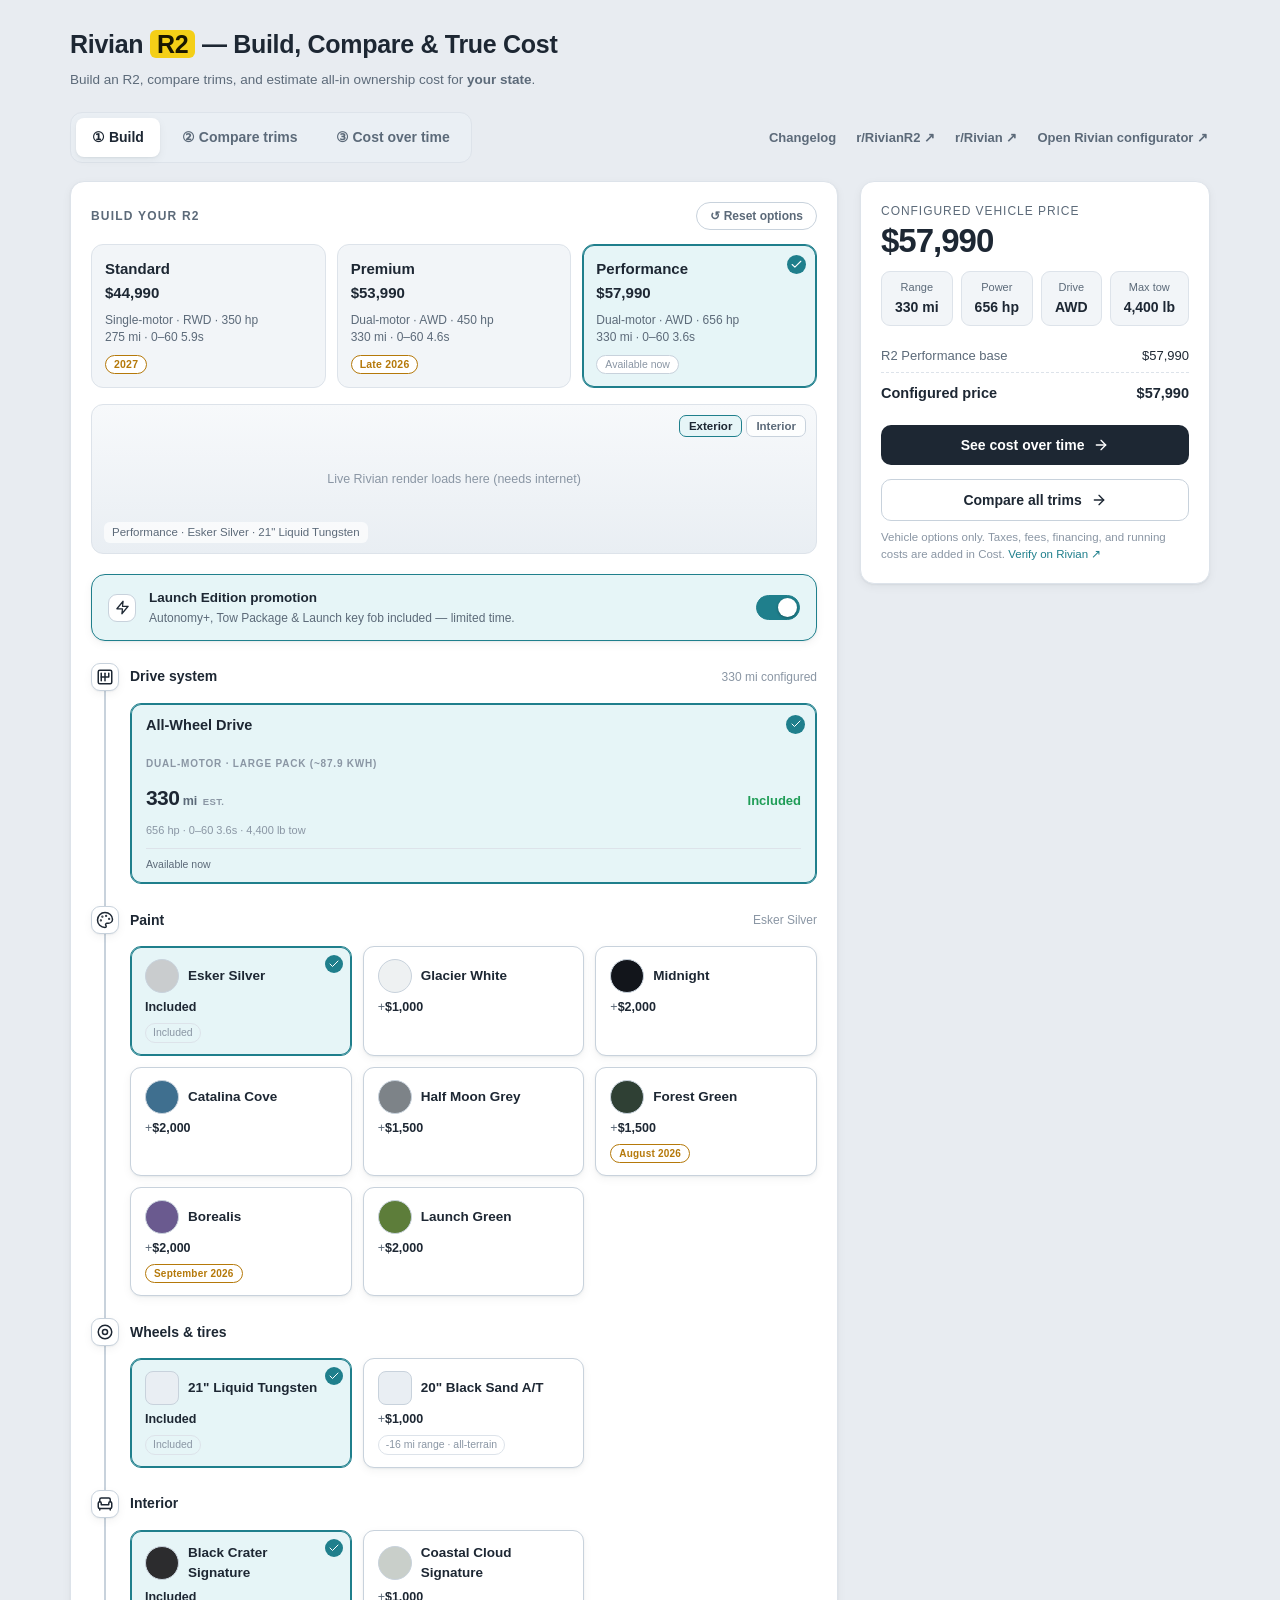
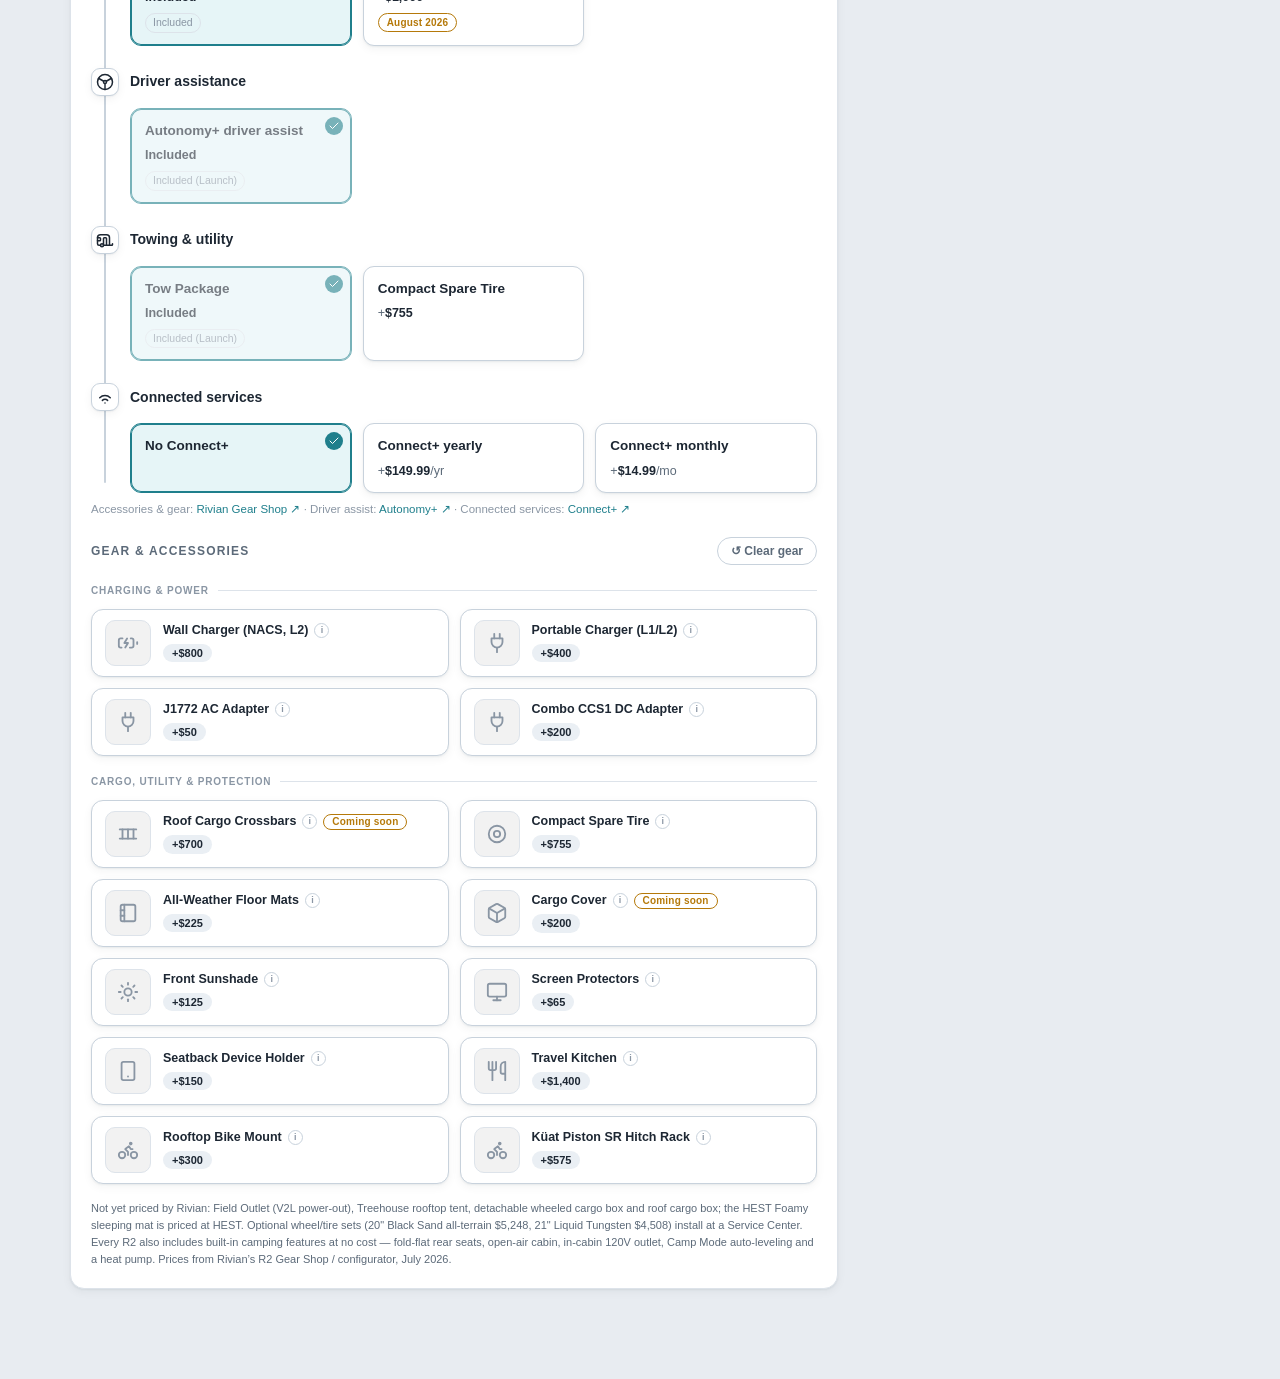
==== index.html @ cb11a623 "Add a link to the r/Rivian community alongside r/RivianR2 Co-Authored-By: Claude Fable 5 <noreply@an" ====
<!DOCTYPE html>
<html lang="en">
<head>
<meta charset="UTF-8">
<meta name="viewport" content="width=device-width, initial-scale=1.0">
<title>Rivian R2 — Build, Compare & Cost Over Time</title>
<meta name="description" content="An interactive Rivian R2 configurator: build your trim, compare Standard/Premium/Performance side by side, and model the true cost of ownership over time.">
<meta property="og:type" content="website">
<meta property="og:title" content="Rivian R2 — Build, Compare & Cost Over Time">
<meta property="og:description" content="Build your Rivian R2 trim, compare trims side by side, and model true cost of ownership over time.">
<meta property="og:url" content="https://r2-configurator.vercel.app/">
<meta property="og:image" content="https://r2-configurator.vercel.app/og.jpg">
<meta property="og:image:secure_url" content="https://r2-configurator.vercel.app/og.jpg">
<meta property="og:image:type" content="image/jpeg">
<meta property="og:image:width" content="1200">
<meta property="og:image:height" content="630">
<meta property="og:image:alt" content="Blueprint illustration of the Rivian R2 — Build. Compare. Decide.">
<meta name="twitter:card" content="summary_large_image">
<meta name="twitter:title" content="Rivian R2 — Build, Compare & Cost Over Time">
<meta name="twitter:description" content="Build your Rivian R2 trim, compare trims side by side, and model true cost of ownership over time.">
<meta name="twitter:image" content="https://r2-configurator.vercel.app/og.jpg">
<link rel="icon" href="[data-uri]">
<link rel="stylesheet" href="styles.css">
<!-- Vercel Web Analytics: first-party path (more resistant to blockers than the external CDN);
     the window.va shim queues events fired before the script loads, so custom events work later. -->
<script>
  window.va = window.va || function () { (window.vaq = window.vaq || []).push(arguments); };
</script>
<script defer src="/_vercel/insights/script.js"></script>
</head>
<body>
<div class="wrap">
  <header class="top">
    <div>
      <h1>Rivian <span class="y">R2</span> — Build, Compare &amp; True Cost</h1>
      <div class="sub">Build an R2, compare trims, and estimate all-in ownership cost for <b>your state</b>.</div>
    </div>
    <!-- vehicle switch: rendered by app.js only when ≥2 live (non-draft) vehicles are loaded -->
    <div id="vehicleToggle" class="vehtoggle" role="tablist" aria-label="Vehicle" hidden></div>
  </header>

  <div class="tabbar">
    <div class="tabs">
      <div class="tab active" data-tab="build"><span class="tabnum">① </span>Build</div>
      <div class="tab" data-tab="compare"><span class="tabnum">② </span>Compare<span class="tabext"> trims</span></div>
      <div class="tab" data-tab="cost2"><span class="tabnum">③ </span>Cost<span class="tabext"> over time</span></div>
    </div>
    <!-- secondary links pinned far-right, inline with the tabs (Changelog view wired in #5) -->
    <div class="tabaux">
      <button type="button" class="tablink" id="navChangelog">Changelog</button>
      <a class="tablink" href="https://www.reddit.com/r/RivianR2/" target="_blank" rel="noopener">r/RivianR2 ↗</a>
      <a class="tablink" href="https://www.reddit.com/r/Rivian/" target="_blank" rel="noopener">r/Rivian ↗</a>
      <a class="tablink" href="https://rivian.com/configurations/builder/r2" target="_blank" rel="noopener">Open Rivian configurator ↗</a>
    </div>
    <!-- phones only: the aux links collapse behind this ⋯ overflow menu -->
    <div class="tabmore">
      <button type="button" class="tabmore-btn" id="navMore" aria-haspopup="true" aria-expanded="false" aria-label="More links">⋯</button>
      <div class="tabmore-menu" id="navMoreMenu" role="menu" hidden>
        <button type="button" class="tabmore-item" id="navChangelogM" role="menuitem">Changelog</button>
        <a class="tabmore-item" role="menuitem" href="https://www.reddit.com/r/RivianR2/" target="_blank" rel="noopener">r/RivianR2 ↗</a>
        <a class="tabmore-item" role="menuitem" href="https://www.reddit.com/r/Rivian/" target="_blank" rel="noopener">r/Rivian ↗</a>
        <a class="tabmore-item" role="menuitem" href="https://rivian.com/configurations/builder/r2" target="_blank" rel="noopener">Open Rivian configurator ↗</a>
      </div>
    </div>
  </div>

  <!-- ============ BUILD ============ -->
  <div class="view active" id="view-build">
    <div class="grid">
      <div class="panel">
        <div class="h2row">
          <h2>Build your R2</h2>
          <button class="reset" id="resetBuild" title="Clear options back to this trim's defaults">↺ Reset options</button>
        </div>
        <div class="trimrow" id="trimRow"></div>
        <div class="hero" id="heroWrap">
          <div class="heroview" id="heroView">
            <button type="button" data-view="ext" class="on">Exterior</button>
            <button type="button" data-view="int">Interior</button>
          </div>
          <img id="heroImg" alt="Rivian R2 render" loading="lazy">
          <div class="ph" id="heroPh" style="display:none">Live Rivian render loads here (needs internet)</div>
          <div class="cap" id="heroCap"></div>
        </div>
        <div id="launchBanner"></div>
        <div id="treeBranches"></div>
        <div class="buildgear" id="buildGearPanel">
          <div class="h2row">
            <h2>Gear &amp; accessories <span class="gearsum" id="buildGearSum"></span></h2>
            <button class="reset" id="clearBuildGear" title="Remove all added gear">↺ Clear gear</button>
          </div>
          <div id="buildGearBody"></div>
        </div>
      </div>

      <div class="sticky">
        <div class="panel">
          <div class="pricelbl">Configured vehicle price</div>
          <div class="bigprice">$<span id="cfgPrice">44,990</span></div>
          <div class="spec" id="specChips"></div>
          <div style="margin-top:14px" id="sumLines"></div>
          <button class="btn" id="toCost">See cost over time <svg viewBox="0 0 24 24" aria-hidden="true"><path d="M5 12h14"/><path d="m12 5 7 7-7 7"/></svg></button>
          <button class="btn alt" id="toCompare">Compare all trims <svg viewBox="0 0 24 24" aria-hidden="true"><path d="M5 12h14"/><path d="m12 5 7 7-7 7"/></svg></button>
          <div class="note">Vehicle options only. Taxes, fees, financing, and running costs are added in Cost. <a href="https://rivian.com/configurations/builder/r2" target="_blank" rel="noopener">Verify on Rivian ↗</a></div>
        </div>
      </div>
    </div>
  </div>

  <!-- ============ COMPARE ============ -->
  <div class="view" id="view-compare">
    <div class="panel compare-intro" style="margin-bottom:16px">
      <h2>Standard vs Premium vs Performance</h2>
      <p style="margin:0;color:var(--muted);font-size:13.5px">Configure each trim side by side.</p>
    </div>
    <div class="cmp compare-cards" id="cmpCards"></div>
    <div class="panel compare-matrix-panel" style="margin-top:16px">
      <div class="h2row">
        <h2>Side-by-side comparison</h2>
        <div style="display:flex;align-items:center;gap:14px">
          <button class="reset" id="resetCompare" title="Reset every column's paint, interior, drive and add-ons to default">↺ Reset columns</button>
        </div>
      </div>
      <div id="cmpMatrix"></div>
    </div>
    <div class="panel" id="gearPanel" style="margin-top:16px">
      <div class="h2row">
        <h2>Gear &amp; accessories <span class="gearsum" id="gearSum"></span></h2>
        <div style="display:flex;align-items:center;gap:10px">
          <button class="reset" id="clearGear" title="Remove all added gear">↺ Clear gear</button>
        </div>
      </div>
      <div id="gearBody"></div>
    </div>
    <div class="verdict">
      <div class="big" id="verdictBig"></div>
      <p id="verdictP"></p>
    </div>
  </div>

  <!-- ============ COST OVER TIME (new) ============ -->
  <div class="view" id="view-cost2">

    <div class="coststicky" id="coststicky" aria-hidden="true">
      <div class="coststicky-inner">
        <div class="cs-fig cs-fig--primary">
          <span id="cs_pay_lbl">Monthly payment</span>
          <b id="cs_pay">—</b>
          <small id="cs_pay_sub"></small>
        </div>
        <div class="cs-figs">
          <div class="cs-fig"><span id="cs_otd_lbl">Out-the-door</span><b id="cs_otd">—</b></div>
          <div class="cs-fig"><span>True cost · <b id="cs_years_top">6</b> yr</span><b id="cs_true">—</b></div>
          <div class="cs-fig"><span>Effective</span><b id="cs_permo">—</b></div>
        </div>
        <div class="cs-horizon">
          <span class="cs-horizon-lbl">Horizon</span>
          <div class="cs-step" role="group" aria-label="Ownership horizon in years">
            <button type="button" id="cs_years_dec" class="cs-stepbtn" aria-label="Fewer years">−</button>
            <span class="cs-step-val"><b id="cs_years_l">6</b> yrs</span>
            <button type="button" id="cs_years_inc" class="cs-stepbtn" aria-label="More years">+</button>
          </div>
        </div>
      </div>
    </div>

    <div class="loaded" id="loadedCard"></div>

    <div class="grid grid2">
      <div class="igstack">
        <div class="panel igroup">
          <h2>The basics</h2>
          <p class="sechelp" style="margin-top:-4px">Where you'll register, how much you drive, and how long you'll keep it — these shape every group below.</p>
          <div class="calcgrid">
            <div class="field" style="grid-column:1/-1"><label>State <span class="hint">sets tax, EV fee, registration, insurance, electricity, gas &amp; property-tax defaults</span></label><select id="i2_state"></select></div>
          </div>
          <div class="statesets" id="i2_stateSets"></div>
          <div class="calcgrid">
            <div class="field"><label>Miles driven / year <span class="hint">drives charging, fuel &amp; resale</span></label><input type="number" id="i2_miles" value="13000"></div>
            <div class="field" style="grid-column:1/-1"><label>Ownership horizon: <b id="o2_years_l">6</b> yrs <span class="hint">US avg ~8 · drag to model longer holds</span></label><input type="range" id="i2_years" min="1" max="12" value="6"></div>
          </div>
          <p class="sechelp" id="i2_stateNote" style="margin-bottom:0">Insurance, property tax, electricity, and gas use editable state averages. Upfront <b>tax is an estimate</b>; rules vary by state and trade-in. Incentives change often; check <a href="https://afdc.energy.gov/laws/state" target="_blank" rel="noopener">AFDC ↗</a>, <a href="https://plugstar.com" target="_blank" rel="noopener">PlugStar ↗</a>, and your DMV or energy office.</p>
        </div>

        <div class="panel igroup">
          <h2>The purchase <span class="igtag t-up">up-front</span></h2>
          <p class="sechelp" style="margin-top:-4px">Vehicle price is taxed and financeable. Gear is separate, untaxed upfront cash unless you choose to finance it. Trade-in reduces the purchase total and the taxable price. If you still owe on it, enter the payoff — only your equity (value − payoff) counts toward what you pay.</p>
          <div class="calcgrid">
            <div class="field"><label>Configured vehicle price <span class="hint">incl. factory add-ons</span></label><input type="number" id="i2_price" value="57990"></div>
            <div class="field"><label>Gear &amp; accessories <span class="hint">upfront, untaxed</span></label><input type="number" id="i2_gear" value="0"></div>
          </div>
          <div class="miniswitch" id="tradeRow2"><span>I have a trade-in — credit its value (minus any loan payoff) toward this R2</span><button class="tgl" id="tradeSw" aria-label="I have a trade-in"></button></div>
          <div class="calcgrid" id="tradeFields2" style="margin-top:12px;display:none">
            <div class="field"><label>Trade-in value</label><input type="number" id="i2_trade" value="0"></div>
            <div class="field"><label>Amount still owed <span class="hint">payoff, if any</span></label><input type="number" id="i2_owed" value="0"></div>
          </div>
        </div>

        <div class="panel igroup">
          <h2>How you'll pay <span class="igtag t-fin">financing</span></h2>
          <div class="seg" id="paySeg2">
            <button data-pay="finance" class="on">Finance<small>Loan + interest</small></button>
            <button data-pay="cash">Cash<small>Pay up front</small></button>
            <button data-pay="lease">Lease<small>Return at end</small></button>
          </div>
          <div class="calcgrid" id="financeFields2" style="margin-top:12px">
            <div class="field"><label>Down payment</label><input type="number" id="i2_down" value="15000"></div>
            <div class="field"><label>APR %</label><input type="number" id="i2_apr" value="5.79" step="0.1"></div>
            <div class="field"><label>Loan term (months)</label><input type="number" id="i2_term" value="60"></div>
            <div class="field"><label>Purchase year <span class="hint">deduction ends 2028</span></label><input type="number" id="i2_year" value="2027"></div>
          </div>
          <div class="miniswitch" id="finGearRow"><span>Finance the gear too — roll <b id="finGearAmt">$0</b> into the loan instead of paying it upfront</span><button class="tgl" id="finGearSw" aria-label="Finance the gear"></button></div>
          <div class="calcgrid" id="leaseFields2" style="margin-top:12px;display:none">
            <div class="field"><label>Lease payment / mo <span class="hint">est.</span></label><input type="number" id="i2_lease" value="829"></div>
            <div class="field"><label>Due at signing</label><input type="number" id="i2_leasedown" value="4895"></div>
            <div class="field"><label>Lease term (months)</label><input type="number" id="i2_leaseterm" value="36"></div>
          </div>
          <div id="dedWrap2">
            <h3 class="dedh">Loan-interest deduction (2025–2028)</h3>
            <p class="sechelp">Temporary federal deduction for interest on a <b>new</b> US-assembled auto loan. R2 qualifies; income limits the benefit.</p>
            <div class="calcgrid">
              <div class="field"><label>Filing status</label><select id="i2_filing"><option value="200000">Married filing jointly</option><option value="100000">Single / other</option></select></div>
              <div class="field"><label>Household income (MAGI)</label><input type="number" id="i2_magi" value="100000"></div>
              <div class="field"><label>Marginal federal rate %</label><input type="number" id="i2_rate" value="22"></div>
            </div>
            <div class="dedbox" id="dedBox2"></div>
          </div>
        </div>

        <div class="panel igroup">
          <h2>Charging &amp; energy <span class="igtag t-run">running cost</span></h2>
          <div class="calcgrid">
            <div class="field"><label>Home electricity ¢/kWh <span class="hint">state avg default</span></label><input type="number" id="i2_kwh" value="16.3" step="0.1"></div>
            <div class="field"><label>Public charging ¢/kWh <span class="hint">DCFC average</span></label><input type="number" id="i2_public" value="45" step="1"></div>
            <div class="field"><label>% miles on home charging</label><input type="number" id="i2_home" value="90"></div>
            <div class="field"><label>Efficiency mi/kWh <span class="hint">from the wall · EPA 3.77</span></label><input type="number" id="i2_eff" value="3.5" step="0.1"></div>
            <div class="field"><label>Charger install / labor <span class="hint">hardware is in gear</span></label><input type="number" id="i2_install" value="700"></div>
          </div>
          <div class="vsgas">
            <div class="vgh">Compare against gas <span class="hint">fuel only — feeds the fuel-savings chart</span></div>
            <div class="calcgrid">
              <div class="field"><label>Comparable gas SUV mpg</label><input type="number" id="i2_mpg" value="28"></div>
              <div class="field"><label>Gas $/gal <span class="hint">state avg default</span></label><input type="number" id="i2_gas" value="3.50" step="0.01"></div>
            </div>
          </div>
        </div>

        <div class="panel igroup">
          <h2>Ownership costs <span class="igtag t-run">running cost</span></h2>
          <div class="calcgrid">
            <div class="field"><label>Insurance / year <span class="hint">est. · state avg default</span></label><input type="number" id="i2_ins" value="2300"></div>
            <div class="field"><label>Maintenance + tires / year</label><input type="number" id="i2_maint" value="450"></div>
            <div class="field" id="i2_proptaxRow"><label>Property tax /$100 <span class="hint">your county · 0 if none</span></label><input type="number" id="i2_proptax" value="0.8721" step="0.0001"></div>
            <div class="field"><label>Cost escalation %/yr <span class="hint">0 = today's dollars · try 3</span></label><input type="number" id="i2_esc" value="0" step="0.5"></div>
          </div>
        </div>

        <div class="panel igroup">
          <h2>What comes back <span class="igtag t-back">recovered later</span></h2>
          <p class="sechelp" style="margin-top:-4px">Money that returns to you: resale when you sell, rebates after purchase.</p>
          <div class="calcgrid">
            <div class="field"><label>Resale retained at end % <span class="hint">at ~12k mi/yr — higher mileage lowers the effective %</span></label><input type="number" id="i2_resale" value="50"></div>
            <div class="field"><label>EV incentives / rebates <span class="hint">state/utility, received after purchase</span></label><input type="number" id="i2_rebate" value="0"></div>
          </div>
        </div>
      </div>

      <div class="sticky">
        <div class="res">
          <div class="row"><div class="lbl"><span id="r2_otd_lbl">Out-the-door</span> <small id="r2_otd_sub">cash to drive away, day one</small></div><div class="val hero2" id="r2_otd">—</div></div>
          <div class="row pay"><div class="lbl">Monthly payment <small id="r2_pay_sub">to the bank · 60-mo</small></div><div class="val" id="r2_pay">—</div></div>
          <div class="row"><div class="lbl">True cost over <b id="r2_years">6</b> yrs <small>net of resale</small></div><div class="val hero2" id="r2_true">—</div></div>
          <div class="row"><div class="lbl">Effective cost <small>true cost ÷ months you own it</small></div><div class="val" id="r2_permo">—</div></div>
        </div>
        <div class="panel">
          <h2>Where the money goes <span class="hint" id="r2_horizonlbl"></span></h2>
          <div class="bar" id="costBar2"></div>
          <div class="bd" id="bd2"></div>
          <div class="bdhint" id="r2_resaleNote"></div>
          <div class="exprow">
            <button class="expbtn" id="exportScen"><svg viewBox="0 0 24 24" aria-hidden="true"><path d="M12 3H4a2 2 0 0 0-2 2v16.286a.71.71 0 0 0 1.212.502l2.202-2.202A2 2 0 0 1 6.828 19H20a2 2 0 0 0 2-2v-4"/><path d="M16 3h6v6"/><path d="m16 9 6-6"/></svg>Export scenario to chat</button>
            <button class="expbtn" id="copyShare"><svg viewBox="0 0 24 24" aria-hidden="true"><path d="M10 13a5 5 0 0 0 7.54.54l3-3a5 5 0 0 0-7.07-7.07l-1.72 1.71"/><path d="M14 11a5 5 0 0 0-7.54-.54l-3 3a5 5 0 0 0 7.07 7.07l1.71-1.71"/></svg>Copy share link</button>
            <span class="expok" id="exportOk">Scenario copied — paste into any AI chat</span>
            <span class="expok" id="shareOk">Link copied — paste to share</span>
          </div>
          <div class="bdhint">This link includes the income &amp; tax details you entered.</div>
        </div>
        <div class="panel kpis" id="kpiPanel">
          <h2>At a glance</h2>
          <div class="kpigrid" id="kpiGrid"></div>
        </div>
      </div>
    </div>

    <div class="panel" id="costModelSection" style="margin-top:16px">
      <div class="h2row">
        <h2>How the money runs over time</h2>
        <span class="gearsum" id="modelHorizon"></span>
      </div>
      <p class="sechelp" style="margin-top:0">Each view updates as you change payment type, term, mileage, or ownership horizon.</p>
      <div class="charts">
        <div class="chartcard">
          <div class="charthd"><h3>Cumulative cost over time</h3><span class="chartsub" id="cumSub"></span></div>
          <div class="chartbox" id="chartCum"></div>
          <div class="chartcap" id="cumCap"></div>
        </div>
        <div class="chartcard">
          <div class="charthd"><h3>Annual cost by year</h3><span class="chartsub" id="annSub"></span></div>
          <div class="chartbox" id="chartAnnual"></div>
          <div class="chartcap" id="annCap"></div>
        </div>
        <div class="chartcard" id="loanCardWrap">
          <div class="charthd"><h3>Loan payoff &amp; equity</h3><span class="chartsub" id="loanSub"></span></div>
          <div class="chartbox" id="chartLoan"></div>
          <div class="chartcap" id="loanCap"></div>
        </div>
        <div class="chartcard">
          <div class="charthd"><h3>Depreciation &amp; underwater</h3><span class="chartsub" id="depSub"></span></div>
          <div class="chartbox" id="chartDep"></div>
          <div class="chartcap" id="depCap"></div>
        </div>
        <div class="chartcard">
          <div class="charthd"><h3>Fuel: EV vs gas</h3><span class="chartsub" id="gasSub"></span></div>
          <div class="chartbox" id="chartGas"></div>
          <div class="chartcap" id="gasCap"></div>
        </div>
      </div>
      <div class="yearbdwrap">
        <div class="charthd"><h3>Year-by-year breakdown</h3><span class="chartsub" id="yearBdSub"></span></div>
        <div class="yearbd" id="yearBd"></div>
        <p class="chartcap">Annual cash flow by category — how each cost lands year to year: financing drops off after payoff, insurance &amp; maintenance drift, and resale &amp; rebates hit a single year. <b>Net cash</b> is your out-of-pocket each year (negative when resale lands); its Total lands on your true cost, before any loan-interest deduction.</p>
      </div>
    </div>

    <div class="panel" style="margin-top:16px">
      <div class="h2row">
        <h2>Compare scenarios</h2>
        <div style="display:flex;gap:8px">
          <button class="scbtn" id="saveScen2">＋ Save current setup</button>
          <button class="reset" id="clearScen2" hidden>Clear all</button>
        </div>
      </div>
      <p class="sechelp" style="margin-top:0">Save setups to compare true cost side by side. With two or more saved, their cumulative curves overlay below.</p>
      <div class="chartcard" id="scenChartCard" style="display:none;margin-bottom:14px">
        <div class="charthd"><h3>Scenarios: cumulative cost</h3><span class="chartsub" id="scenSub"></span></div>
        <div class="chartbox" id="chartScen"></div>
        <div class="chartcap" id="scenCap"></div>
      </div>
      <div id="scenWrap2"></div>
    </div>

    <details>
      <summary>How this model works — assumptions &amp; method</summary>
      <div class="srcsec">
        <h4>What's modeled month by month</h4>
        <p>The model runs an amortization schedule month by month, adding financing, insurance, electricity, registration + EV fee, property tax on the <span class="k">depreciating</span> value, maintenance, gear, and charger install. It credits the 2025–28 loan-interest deduction when eligible, returns any rebates you enter, and subtracts resale at the end. The result is your <span class="k">true cost</span>. Costs are in <span class="k">today's dollars</span> — set the escalation input above 0 to inflate insurance, maintenance, and electricity year over year.</p>
      </div>
      <div class="srcsec">
        <h4>The value curve</h4>
        <p>Depreciation is a two-phase curve: a steeper first year (typical for new EVs, ~18% by month 12), then a gentler slide to your <span class="k">resale-retained %</span> endpoint, so the chart and resale credit agree. The endpoint assumes ~12,000 mi/yr; driving more shifts it down (capped at 5 points, always shown on the chart), driving less shifts it up. The crossover marks when vehicle value rises above the loan balance.</p>
      </div>
      <div class="srcsec">
        <h4>Charging &amp; fuel</h4>
        <p>Electricity blends your home rate (state average by default — override with your utility's rate) with the public-charging rate for the miles you don't charge at home. Efficiency is measured <span class="k">from the wall</span>, so home-charging losses (~10%) are already folded in; EPA's 3.77 mi/kWh is a wall figure and the 3.5 default is a conservative real-world one. The gas comparison is <span class="k">fuel only</span> — it doesn't model a gas vehicle's price, insurance, or depreciation.</p>
      </div>
      <div class="srcsec">
        <h4>Taxes, fees &amp; the deduction</h4>
        <p>For purchases, trade-in value reduces the vehicle total and the taxable price: price + destination - trade, vehicle only. State defaults set tax, title, registration, EV fees, and property tax; edit them for your county. The deduction phases out above $100k single / $200k joint MAGI and is gone at $150k / $250k. <span class="k">Not tax or financial advice.</span></p>
      </div>
    </details>
  </div>

  <!-- ============ CHANGELOG (secondary view; content rendered in #5) ============ -->
  <div class="view" id="view-changelog"></div>
</div>

<script src="data/vehicle-r2.js"></script>
<script src="data/vehicle-r1s.js"></script>
<script src="data/states.js"></script>
<script src="data/changelog.js"></script>
<script src="app.js"></script>
</body>
</html>
---- styles.css ----
:root{
    /* light, cool-gray theme */
    --bg:#e8ecf1; --panel:#ffffff; --panel2:#f2f5f8; --panel3:#eaeff4;
    --line:#dde3ea; --line2:#c8d2dc;
    --ink:#1d2733; --muted:#5c6a79; --faint:#8a96a4;
    --accent:#f4cf17;            /* Rivian compass yellow — used as fills w/ dark text */
    --accent-deep:#7a6a00;
    --sel:#1f7f8c;               /* cool teal selection */
    --sel-bg:#e6f5f7;
    --good:#1f9d57; --warn:#b5790a; --bad:#d6453f;
    --r:14px;
    --sh:0 1px 2px rgba(20,32,46,.06), 0 3px 10px rgba(20,32,46,.05);
    --sh2:0 2px 6px rgba(20,32,46,.08), 0 10px 24px rgba(20,32,46,.07);
  }
  *{box-sizing:border-box}
  html,body{margin:0;background:var(--bg);color:var(--ink);
    font-family:'Inter',-apple-system,BlinkMacSystemFont,'Segoe UI',Roboto,Helvetica,Arial,sans-serif;
    -webkit-font-smoothing:antialiased;font-size:15px;line-height:1.5}
  a{color:var(--sel);text-decoration:none}
  a:hover{text-decoration:underline}
  .wrap{max-width:1180px;margin:0 auto;padding:26px 20px 90px}
  header.top{display:flex;flex-wrap:wrap;align-items:flex-end;gap:14px;justify-content:space-between;margin-bottom:4px}
  h1{font-size:25px;margin:0;letter-spacing:-.3px;font-weight:700}
  h1 .y{background:var(--accent);color:#1a1700;padding:0 7px;border-radius:6px}
  /* vehicle switch (R2 / R1S) — segmented control, mirrors .tabs; only shown with ≥2 live vehicles */
  .vehtoggle{display:flex;gap:5px;background:var(--panel3);border:1px solid var(--line);padding:4px;border-radius:11px}
  .vehtoggle[hidden]{display:none}   /* the display:flex above would otherwise beat the hidden attribute — with one live vehicle the empty pill must fully vanish */
  .vehbtn{font-family:inherit;font-size:12.5px;font-weight:700;letter-spacing:.01em;border:0;background:transparent;color:var(--muted);border-radius:8px;padding:5px 15px;cursor:pointer;transition:.12s}
  .vehbtn:hover{color:var(--ink)}
  .vehbtn.on{color:var(--ink);background:var(--panel);box-shadow:var(--sh)}
  /* draft vehicles only appear in ?preview mode — badge them as unverified */
  .vehbtn .vehdraft{margin-left:6px;font-size:9px;font-weight:800;letter-spacing:.06em;text-transform:uppercase;color:var(--muted);border:1px solid var(--line2);border-radius:4px;padding:0 4px;vertical-align:1px}
  .sub{color:var(--muted);font-size:13.5px;margin-top:6px;max-width:660px}
  .topright{display:flex;gap:8px;align-items:center;flex-wrap:wrap;justify-content:flex-end}
  .pill{display:inline-block;font-size:11.5px;border:1px solid var(--line2);border-radius:20px;padding:4px 11px;color:var(--muted);background:var(--panel)}
  .linkbtn{font-size:12.5px;font-weight:600;border:1px solid var(--line2);background:var(--panel);border-radius:20px;padding:5px 12px;color:var(--ink)}
  .linkbtn:hover{border-color:var(--sel);text-decoration:none}

  .tabbar{display:flex;align-items:center;gap:12px;margin:22px 0 18px;flex-wrap:wrap}
  .tabs{display:flex;gap:6px;background:var(--panel3);border:1px solid var(--line);padding:5px;border-radius:12px;width:fit-content}
  .tabaux{display:flex;gap:16px;align-items:center;margin-left:auto}
  .tablink{font-size:13px;font-weight:600;color:var(--muted);background:none;border:0;cursor:pointer;padding:4px 2px;text-decoration:none;white-space:nowrap}
  .tablink:hover{color:var(--ink)}
  .tab{padding:9px 16px;cursor:pointer;color:var(--muted);font-weight:600;font-size:14px;border-radius:8px;user-select:none}
  .tab.active{color:var(--ink);background:var(--panel);box-shadow:var(--sh)}
  .tab:hover{color:var(--ink)}
  .view{display:none}
  .view.active{display:block}
  .tablink.active{color:var(--ink)}
  /* overflow (⋯) menu — hidden on desktop; reveals the aux links on phones */
  .tabmore{position:relative;margin-left:auto;display:none}
  .tabmore-btn{font-size:20px;line-height:1;font-weight:700;color:var(--muted);background:none;border:0;cursor:pointer;padding:2px 8px;border-radius:8px}
  .tabmore-btn:hover,.tabmore-btn.active{color:var(--ink)}
  .tabmore-menu{position:absolute;right:0;top:calc(100% + 6px);z-index:30;display:flex;flex-direction:column;gap:2px;min-width:210px;padding:6px;background:var(--panel);border:1px solid var(--line);border-radius:12px;box-shadow:var(--sh2)}
  .tabmore-menu[hidden]{display:none}
  .tabmore-item{display:block;text-align:left;font-size:13px;font-weight:600;color:var(--muted);background:none;border:0;cursor:pointer;padding:9px 12px;border-radius:8px;text-decoration:none;white-space:nowrap;font-family:inherit}
  .tabmore-item:hover{color:var(--ink);background:var(--panel2)}

  /* changelog (secondary view) */
  .changelog{max-width:760px}
  .cl-updated{font-size:12px;color:var(--faint);margin:-4px 0 18px}
  .cl-entry{padding:16px 0;border-top:1px solid var(--line)}
  .cl-entry:first-of-type{border-top:none;padding-top:0}
  .cl-head{display:flex;align-items:center;gap:10px;margin-bottom:8px}
  .cl-date{font-weight:700;font-size:14px;color:var(--ink)}
  .cl-tag{display:inline-block;font-size:10px;font-weight:600;line-height:1.5;letter-spacing:.03em;text-transform:uppercase;border-radius:4px;padding:0 6px;margin-right:7px;color:var(--sel);background:var(--sel-bg);border:1px solid var(--line2);vertical-align:1px}
  .cl-list{margin:0;padding-left:18px}
  .cl-list li{font-size:13px;color:var(--muted);line-height:1.6;margin:4px 0}
  .cl-foot{margin:20px 0 0;padding-top:14px;border-top:1px solid var(--line);font-size:13px}

  .grid{display:grid;grid-template-columns:1fr 350px;gap:22px;align-items:start}
  @media(max-width:920px){.grid{grid-template-columns:1fr}}
  .panel{background:var(--panel);border:1px solid var(--line);border-radius:var(--r);padding:20px;box-shadow:var(--sh)}
  .panel h2{font-size:12px;text-transform:uppercase;letter-spacing:.1em;color:var(--muted);margin:0 0 14px;font-weight:700}

  /* trims */
  .trimrow{display:flex;gap:11px;flex-wrap:wrap}
  .trim{flex:1 1 150px;background:var(--panel2);border:1px solid var(--line);border-radius:12px;padding:13px;cursor:pointer;transition:.12s;position:relative}
  .trim:hover{border-color:var(--line2);transform:translateY(-1px)}
  .trim.sel{border-color:var(--sel);box-shadow:0 0 0 1px var(--sel) inset;background:var(--sel-bg)}
  .trim .tn{font-weight:700;font-size:15px}
  .trim .tp{color:var(--ink);font-weight:700;margin-top:2px}
  .trim .ts{color:var(--muted);font-size:12px;margin-top:7px;line-height:1.45}
  .trim .av{display:inline-block;margin-top:8px;font-size:10.5px;border-radius:20px;padding:1px 8px;border:1px solid var(--line2);color:var(--faint);background:var(--panel)}
  .trim .check{position:absolute;top:10px;right:10px;width:19px;height:19px;border-radius:50%;background:var(--sel);color:#fff;display:none;align-items:center;justify-content:center;font-size:12px}
  .trim.sel .check{display:flex}

  /* hero render */
  .hero{background:linear-gradient(180deg,#f7f9fb,#e9eef3);border:1px solid var(--line);border-radius:12px;
    margin:16px 0;min-height:150px;display:flex;align-items:center;justify-content:center;overflow:hidden;position:relative}
  .hero img{width:100%;max-width:520px;display:block}
  .hero .ph{color:var(--faint);font-size:12.5px;padding:40px}
  .hero .cap{position:absolute;left:12px;bottom:10px;font-size:11.5px;color:var(--muted);background:rgba(255,255,255,.7);border-radius:6px;padding:2px 8px}
  .hero .heroview{position:absolute;top:10px;right:10px;display:flex;gap:4px;z-index:1}
  .hero .heroview button{background:rgba(255,255,255,.82);border:1px solid var(--line2);color:var(--muted);border-radius:7px;padding:4px 9px;font-size:11.5px;font-weight:700;cursor:pointer;font-family:inherit}
  .hero .heroview button.on{background:var(--sel-bg);border-color:var(--sel);color:var(--ink)}

  /* branches / tree */
  #treeBranches{position:relative}
  #treeBranches:before{content:"";position:absolute;left:13px;top:10px;bottom:36px;width:2px;background:var(--line2);border-radius:2px}
  .branchhead{display:flex;align-items:center;gap:11px;font-weight:700;font-size:14px;color:var(--ink);margin:22px 0 12px;position:relative;z-index:1}
  .branchhead .ic{width:28px;height:28px;border-radius:9px;background:var(--panel);border:1px solid var(--line2);color:var(--ink);display:grid;place-items:center;box-shadow:var(--sh);flex:0 0 auto}
  .branchhead .ic svg{display:block}
  .branchhead .meta{margin-left:auto;font-weight:500;color:var(--faint);font-size:12px}
  .nodes{display:grid;grid-template-columns:repeat(auto-fill,minmax(198px,1fr));gap:11px;padding-left:39px}
  .node{position:relative;background:var(--panel);border:1px solid var(--line2);border-radius:11px;padding:12px 14px;padding-right:30px;cursor:pointer;transition:.12s;box-shadow:var(--sh)}
  .node:hover{border-color:var(--sel);transform:translateY(-1px)}
  .node.sel{border-color:var(--sel);background:var(--sel-bg);box-shadow:0 0 0 1px var(--sel) inset}
  .node.locked{opacity:.6;cursor:default}
  .node.locked:hover{border-color:var(--line2);transform:none}
  .node .check{position:absolute;top:8px;right:8px;width:18px;height:18px;border-radius:50%;background:var(--sel);color:#fff;display:none;align-items:center;justify-content:center;font-size:11px}
  .node.sel .check{display:flex}
  .node .nm{font-weight:600;font-size:13.5px;display:flex;align-items:center;gap:9px}
  .node .pr{font-size:12.5px;color:var(--muted);margin-top:5px}
  .node .pr b{color:var(--ink)}
  .node .tag{display:inline-block;margin-top:6px;font-size:10.5px;color:var(--faint);border:1px solid var(--line);border-radius:20px;padding:1px 7px}
  /* "coming soon" availability pill — outlined amber chip, reused across every option surface */
  .soon{display:inline-block;font-size:10px;font-weight:700;letter-spacing:.02em;border-radius:20px;padding:1px 8px;color:var(--warn);border:1px solid var(--warn);background:var(--panel)}
  .node .soon{margin-top:6px}
  .node .tag+.soon{margin-left:5px}
  .gear .soon{flex:0 0 auto}
  .trim .av.soon,.cmpcard .av.soon{color:var(--warn);border:1px solid var(--warn);background:var(--panel)}
  /* Launch Edition promo switch — full-width banner above the config tree (Performance only) */
  .launchbanner{display:flex;align-items:center;gap:13px;background:var(--sel-bg);border:1px solid var(--sel);border-radius:var(--r);padding:13px 16px;margin:20px 0 2px;box-shadow:var(--sh)}
  .launchbanner.off{background:var(--panel2);border-color:var(--line2)}
  .launchbanner .lbic{width:28px;height:28px;border-radius:9px;background:var(--panel);border:1px solid var(--line2);color:var(--ink);display:grid;place-items:center;flex:0 0 auto}
  .launchbanner .lbic svg{display:block}
  .launchbanner .lbtext{display:flex;flex-direction:column;gap:1px;min-width:0}
  .launchbanner .lbtext b{font-size:13.5px}
  .launchbanner .lbsub{font-size:12px;color:var(--muted);line-height:1.45}
  .swtoggle{flex:0 0 auto;margin-left:auto;width:44px;height:25px;border-radius:20px;border:1px solid var(--line2);background:var(--panel3);position:relative;cursor:pointer;padding:0;transition:background .15s,border-color .15s}
  .swtoggle .knob{position:absolute;top:2px;left:2px;width:19px;height:19px;border-radius:50%;background:#fff;box-shadow:0 1px 3px rgba(0,0,0,.3);transition:left .15s}
  .swtoggle[aria-checked="true"]{background:var(--sel);border-color:var(--sel)}
  .swtoggle[aria-checked="true"] .knob{left:21px}
  .chip{display:inline-block;width:34px;height:34px;border-radius:50%;overflow:hidden;border:1px solid var(--line2);flex:0 0 auto;background-size:cover;background-position:center}
  .chip img{width:100%;height:100%;object-fit:cover;display:block}
  .chip.wheel{border-radius:8px;background:#e9eef3}

  /* drive-system selection cards — ranked hierarchy */
  .drivenodes{grid-template-columns:repeat(auto-fit,minmax(208px,1fr))}
  .dnode{position:relative;background:var(--panel);border:1px solid var(--line2);border-radius:11px;
    padding:13px 15px 11px;cursor:pointer;transition:.12s;box-shadow:var(--sh)}
  .dnode:hover{border-color:var(--sel);transform:translateY(-1px)}
  .dnode.fixed{cursor:default}
  .dnode.fixed:hover{border-color:var(--sel);transform:none}
  .dnode.sel{border-color:var(--sel);background:var(--sel-bg);box-shadow:0 0 0 1px var(--sel) inset}
  .dnode .check{position:absolute;top:11px;right:11px;width:19px;height:19px;border-radius:50%;
    background:var(--sel);color:#fff;display:none;align-items:center;justify-content:center}
  .dnode.sel .check{display:flex}
  .dname{font-weight:700;font-size:14.5px;line-height:1.22;color:var(--ink);padding-right:24px;min-height:2.44em}
  .dvar{font-size:10px;font-weight:700;letter-spacing:.08em;text-transform:uppercase;color:var(--faint);margin-top:4px}
  .dkey{display:flex;align-items:baseline;justify-content:space-between;gap:8px;margin:11px 0 9px}
  .drange{font-size:12.5px;color:var(--muted);font-weight:600}
  .drange b{font-size:21px;font-weight:800;color:var(--ink);letter-spacing:-.6px}
  .drange i{font-style:normal;font-size:9.5px;color:var(--faint);font-weight:600;margin-left:2px;text-transform:uppercase;letter-spacing:.04em}
  .dprice{font-size:15px;font-weight:800;color:var(--ink);white-space:nowrap}
  .dprice .dincl{color:var(--good);font-weight:700;font-size:13px}
  .dspecs{font-size:11px;color:var(--faint);line-height:1.45}
  .davail{font-size:10.5px;color:var(--muted);margin-top:9px;padding-top:8px;border-top:1px solid var(--line)}

  /* sticky summary */
  .sticky{position:sticky;top:18px;display:flex;flex-direction:column;gap:16px;transition:top .18s ease}
  /* soft scroll-fade at the edges when the cost results column scrolls internally (desktop only).
     --fade-top/--fade-bot are driven by updateColFade(); both 0 => fully opaque, no visible fade.
     Fades to transparent (revealing page --bg), so it stays theme-safe without a hardcoded colour. */
  .sticky.cost-scroll{
    --fade-top:0px; --fade-bot:0px;
    -webkit-mask-image:linear-gradient(to bottom,
      transparent 0, #000 var(--fade-top),
      #000 calc(100% - var(--fade-bot)), transparent 100%);
            mask-image:linear-gradient(to bottom,
      transparent 0, #000 var(--fade-top),
      #000 calc(100% - var(--fade-bot)), transparent 100%);
  }
  .pricelbl{color:var(--muted);font-size:12px;text-transform:uppercase;letter-spacing:.08em;margin-bottom:4px}
  .bigprice{font-size:33px;font-weight:800;letter-spacing:-1px;line-height:1}
  .spec{display:flex;gap:8px;flex-wrap:wrap;margin-top:14px}
  .spec .c{background:var(--panel2);border:1px solid var(--line);border-radius:9px;padding:7px 9px;font-size:11px;color:var(--muted);flex:1 1 auto;text-align:center}
  .spec .c b{display:block;color:var(--ink);font-size:14px;margin-top:2px}
  .sumline{display:flex;justify-content:space-between;font-size:13px;padding:6px 0;border-bottom:1px dashed var(--line);color:var(--muted)}
  .sumline span:last-child{color:var(--ink);font-variant-numeric:tabular-nums}
  .sumline.tot{border-bottom:none;font-weight:700;color:var(--ink);font-size:14.5px;margin-top:4px}
  .btn{display:block;width:100%;text-align:center;margin-top:14px;background:var(--ink);color:#fff;font-weight:700;border:none;border-radius:10px;padding:12px;cursor:pointer;font-size:14px}
  .btn svg{width:16px;height:16px;vertical-align:-3px;margin-left:5px;fill:none;stroke:currentColor;stroke-width:2;stroke-linecap:round;stroke-linejoin:round}
  .btn:hover{filter:brightness(1.12)}
  .btn.alt{background:transparent;color:var(--ink);border:1px solid var(--line2)}
  .btn.alt:hover{filter:none;background:var(--panel2)}
  .note{font-size:11.5px;color:var(--faint);margin-top:8px;line-height:1.5}
  .flag{color:var(--warn)}

  /* calculator */
  .calcgrid{display:grid;grid-template-columns:1fr 1fr;gap:14px}
  @media(max-width:760px){.calcgrid{grid-template-columns:1fr}}
  .field{margin-bottom:4px}
  .field label{display:block;font-size:12.5px;color:var(--muted);margin-bottom:5px;font-weight:600}
  /* side-by-side fields: labels wrap to different line counts — pin inputs to the
     cell bottom so paired inputs always align (grid rows stretch cells equally) */
  .calcgrid .field{display:flex;flex-direction:column}
  .calcgrid .field label{flex:1 1 auto}
  .field .hint{color:var(--faint);font-weight:400;font-size:11.5px}
  input[type=number],input[type=text],select{width:100%;height:40px;background:var(--panel);border:1px solid var(--line2);color:var(--ink);border-radius:9px;padding:9px 10px;font-size:14px;font-family:inherit;box-sizing:border-box}
  /* custom chevron: native select arrow floats far from the right edge on a
     wide control, so paint our own at a fixed 12px inset (muted UI tone) */
  select{-webkit-appearance:none;appearance:none;background-image:url("data:image/svg+xml,%3Csvg xmlns='http://www.w3.org/2000/svg' width='12' height='12' viewBox='0 0 24 24' fill='none' stroke='%235c6a79' stroke-width='2.5' stroke-linecap='round' stroke-linejoin='round'%3E%3Cpath d='M6 9l6 6 6-6'/%3E%3C/svg%3E");background-repeat:no-repeat;background-position:right 12px center;padding-right:32px}
  input[type=number]:focus,input[type=text]:focus,select:focus{outline:none;border-color:var(--sel);box-shadow:0 0 0 3px var(--sel-bg)}
  input[type=range]{width:100%;accent-color:var(--sel)}
  .seg{display:flex;gap:6px}
  .seg button{flex:1;background:var(--panel);border:1px solid var(--line2);color:var(--muted);border-radius:9px;padding:10px 9px;cursor:pointer;font-weight:700;font-size:13px;font-family:inherit;line-height:1.2;transition:.12s}
  .seg button:hover{border-color:var(--sel)}
  .seg button small{display:block;font-weight:500;font-size:10.5px;color:var(--faint);margin-top:3px}
  .seg button.on{background:var(--sel-bg);border-color:var(--sel);color:var(--ink)}
  .seg button.on small{color:var(--sel)}
  .res{background:var(--panel);border:1px solid var(--line);border-radius:var(--r);padding:9px 20px;box-shadow:var(--sh)}
  /* rows center the value on the full label block (label + sublabel) and share
     one consistent rhythm: equal padding, hairline dividers between every row */
  .res .row{display:flex;justify-content:space-between;align-items:center;gap:16px;padding:12px 0}
  .res .row+.row{border-top:1px solid var(--line)}
  .res .row .lbl{color:var(--muted);font-size:13px}
  .res .row .lbl small{display:block;color:var(--faint);font-size:11px;margin-top:2px}
  .res .row .val{font-size:18px;font-weight:700;font-variant-numeric:tabular-nums;text-align:right;color:var(--ink);letter-spacing:-.3px;white-space:nowrap}
  .res .row .val .permi{display:block;font-size:12px;font-weight:600;color:var(--faint);letter-spacing:0;margin-top:1px}
  .res .hero2{font-size:24px;font-weight:700}
  .accentbox{background:linear-gradient(180deg,#fffdf0,#fff8d6);border:1px solid #ecdf94;border-radius:12px;padding:14px 16px;margin-top:14px}
  .bar{display:flex;height:34px;border-radius:8px;overflow:hidden;margin:14px 0 12px;border:1px solid var(--line)}
  .bar div{height:100%;box-shadow:inset -1.5px 0 0 rgba(255,255,255,.65)}
  .bar div:last-child{box-shadow:none}
  /* cost-tab fixed scroll bar — appears once the summary scrolls out of view */
  .coststicky{display:none;position:fixed;left:0;right:0;top:0;z-index:20;
    background:var(--panel);border-bottom:1px solid var(--line2);box-shadow:var(--sh2)}
  .coststicky.show{display:block;animation:csIn .18s ease}
  @keyframes csIn{from{opacity:0;transform:translateY(-6px)}to{opacity:1;transform:translateY(0)}}
  .coststicky-inner{max-width:1180px;margin:0 auto;padding:9px 20px;
    display:flex;align-items:center;gap:16px;justify-content:space-between}
  .cs-figs{display:flex;gap:18px;flex:0 1 auto;min-width:0}
  .cs-fig{display:flex;flex-direction:column;line-height:1.12}
  .cs-fig span{font-size:10px;font-weight:700;letter-spacing:.05em;text-transform:uppercase;color:var(--muted)}
  .cs-fig>b{font-size:15px;font-weight:700;color:var(--ink);font-variant-numeric:tabular-nums}
  .cs-fig span b{color:var(--ink)}
  /* Monthly payment leads: bold ink label + oversized value, mirrors the sidebar .pay row */
  .cs-fig--primary{flex:0 0 auto;padding-right:18px;border-right:1px solid var(--line)}
  .cs-fig--primary span{font-size:11px;text-transform:none;letter-spacing:0;color:var(--ink);font-weight:700}
  .cs-fig--primary>b{font-size:22px;font-weight:800;letter-spacing:-.4px;line-height:1.05}
  .cs-fig--primary small{font-size:10.5px;color:var(--faint);line-height:1.2}
  .cs-fig--primary small:empty{display:none}
  .cs-horizon{display:flex;align-items:center;gap:8px;flex:0 0 auto;margin-left:auto}
  .cs-horizon-lbl{font-size:11px;font-weight:700;color:var(--muted);white-space:nowrap}
  .cs-step{display:inline-flex;align-items:center;border:1px solid var(--line2);border-radius:9px;overflow:hidden;background:var(--panel)}
  .cs-stepbtn{width:26px;height:26px;display:flex;align-items:center;justify-content:center;
    background:var(--panel);border:0;color:var(--ink);font-size:16px;font-weight:700;font-family:inherit;
    line-height:1;cursor:pointer;transition:.12s}
  .cs-stepbtn:hover:not(:disabled){background:var(--sel-bg);color:var(--sel)}
  .cs-stepbtn:disabled{opacity:.4;cursor:default}
  .cs-step-val{min-width:48px;text-align:center;font-size:11px;font-weight:700;color:var(--muted);
    border-left:1px solid var(--line2);border-right:1px solid var(--line2);padding:0 4px;white-space:nowrap}
  .cs-step-val b{color:var(--ink);font-size:13px;font-variant-numeric:tabular-nums}
  @media(max-width:640px){
    .coststicky .cs-figs{display:none}
    .cs-fig--primary{border-right:0;padding-right:0}
  }
  /* while the fixed bar is up, drop the pinned results column below it */
  .coststicky.show~.grid2 .sticky{top:76px}
  /* iOS zooms the page when a focused control's text is under 16px — bump
     control text to 16px on touch devices only (desktop keeps 14px) */
  @media (hover:none) and (pointer:coarse){
    input[type=number],input[type=text],select,.scencard .scname{font-size:16px}
  }
  /* itemized breakdown — aligned columns instead of staggered flex-wrap */
  .legend{display:flex;flex-direction:column}
  .legend .li{display:grid;grid-template-columns:11px 1fr auto auto;align-items:center;column-gap:10px;
    padding:7px 2px;border-bottom:1px solid var(--line);font-size:12.5px}
  .legend .li:last-child{border-bottom:none}
  .legend .li i{width:11px;height:11px;border-radius:3px}
  .legend .li .nm{color:var(--muted);white-space:nowrap;overflow:hidden;text-overflow:ellipsis}
  .legend .li .pc{color:var(--faint);font-size:11px;font-variant-numeric:tabular-nums;text-align:right;min-width:30px}
  .legend .li .vl{color:var(--ink);font-weight:600;font-variant-numeric:tabular-nums;text-align:right;min-width:64px}
  .legend .lesshdr{font-size:10.5px;text-transform:uppercase;letter-spacing:.08em;color:var(--faint);
    font-weight:700;margin:10px 0 2px;padding-top:9px;border-top:1px solid var(--line2)}
  .legend .li.sub .nm{color:var(--muted)}
  .legend .li.sub .vl{color:var(--good)}

  details{margin-top:18px;background:var(--panel);border:1px solid var(--line);border-radius:var(--r);padding:4px 18px;box-shadow:var(--sh)}
  details summary{cursor:pointer;font-weight:700;font-size:13px;padding:13px 0;color:var(--ink)}
  details p{font-size:12.5px;color:var(--muted);line-height:1.65}
  /* section helper text + deduction readout */
  .sechelp{font-size:12px;color:var(--muted);line-height:1.6;margin:-2px 0 12px}
  .sechelp b{color:var(--ink)}
  .statesets{font-size:12.5px;color:var(--muted);line-height:1.6;margin:10px 0 12px;padding:9px 12px;background:var(--panel2);border:1px solid var(--line);border-radius:9px}
  .statesets b{color:var(--ink);font-weight:700}
  /* input-group cards (cost tab): each group is its own panel, tagged with the
     cost bucket it feeds so inputs visually rhyme with the charts + breakdown */
  .igstack{display:flex;flex-direction:column;gap:14px;min-width:0}
  .igroup h2{display:flex;align-items:center;gap:8px;flex-wrap:wrap}
  .igtag{font-size:9px;letter-spacing:.09em;font-weight:800;padding:2px 8px;border-radius:999px;text-transform:uppercase;line-height:1.7}
  .igtag.t-up{color:#7a6a00;background:color-mix(in srgb,#f4cf17 24%,transparent)}
  .igtag.t-fin{color:#a3352f;background:color-mix(in srgb,#d6453f 14%,transparent)}
  .igtag.t-run{color:#175f6b;background:color-mix(in srgb,#1f7f8c 14%,transparent)}
  .igtag.t-back{color:#177a45;background:color-mix(in srgb,#1f9d57 14%,transparent)}
  .vsgas{margin-top:14px;padding-top:12px;border-top:1px dashed var(--line)}
  .vsgas .vgh{font-size:12px;font-weight:700;color:var(--muted);margin-bottom:9px}
  .vsgas .vgh .hint{color:var(--faint);font-weight:400;font-size:11.5px}
  .dedh{font-size:12px;text-transform:uppercase;letter-spacing:.1em;color:var(--muted);margin:18px 0 8px;font-weight:700}
  .dedbox{background:linear-gradient(180deg,#fffdf0,#fff8d6);border:1px solid #ecdf94;border-radius:12px;padding:12px 14px;margin-top:12px;font-size:12.5px}
  .dedbox .dl{display:flex;justify-content:space-between;gap:12px;padding:4px 0;color:var(--muted)}
  .dedbox .dl b{color:var(--ink);font-variant-numeric:tabular-nums}
  .dedbox .dl.save{border-top:1px dashed #e3d488;margin-top:4px;padding-top:8px;font-weight:700}
  .dedbox .dl.save b{color:var(--good);font-size:14px}
  .dedbox .flag{color:var(--warn);font-weight:600}
  .dedbox .muted{color:var(--faint);font-size:11.5px;margin-top:7px;line-height:1.5}
  /* sources & assumptions — scannable sections */
  details .srcsec{padding:12px 0;border-top:1px solid var(--line)}
  details .srcsec:first-of-type{border-top:none}
  details .srcsec h4{display:flex;justify-content:space-between;align-items:baseline;gap:10px;margin:0 0 6px;font-size:11px;font-weight:700;color:var(--ink);text-transform:uppercase;letter-spacing:.06em}
  details .srcsec h4 .srcdate{font-weight:400;text-transform:none;letter-spacing:0;color:var(--faint);font-size:10.5px;white-space:nowrap}
  details .srcsec p{margin:0}
  details .srcsec .k{color:var(--ink);font-weight:600}
  /* compare scenarios */
  .scbtn{font-size:12.5px;font-weight:700;border:1px solid var(--sel);background:var(--sel-bg);color:var(--ink);border-radius:20px;padding:6px 14px;cursor:pointer;font-family:inherit}
  .scbtn:hover{filter:brightness(.97)}
  .scenempty{color:var(--faint);font-size:13px;background:var(--panel2);border:1px dashed var(--line2);border-radius:12px;padding:22px;text-align:center}
  .scengrid{display:grid;grid-template-columns:repeat(auto-fit,minmax(212px,1fr));gap:12px}
  .scencard{background:var(--panel2);border:1px solid var(--line);border-radius:12px;padding:14px;position:relative}
  .scencard.best{border-color:var(--good);box-shadow:0 0 0 1px var(--good) inset}
  .scencard .sctag{position:absolute;top:-9px;left:12px;font-size:10px;font-weight:700;padding:2px 9px;border-radius:20px;background:var(--good);color:#fff}
  .scencard .scnamerow{display:flex;align-items:center;gap:7px}
  .scencard .scdot{width:9px;height:9px;border-radius:50%;flex:0 0 auto}
  .scencard .scname{font-weight:700;font-size:14px;border:none;background:transparent;color:var(--ink);font-family:inherit;flex:1;min-width:0;padding:2px 0}
  .scencard .scname:focus{outline:none;border-bottom:1px solid var(--sel)}
  .scencard .scpay{font-size:11px;color:var(--muted);margin-top:1px;line-height:1.4}
  .scencard .sctrue{font-size:22px;font-weight:800;letter-spacing:-.5px;margin:10px 0 1px}
  .scencard .sctruelbl{font-size:11px;color:var(--muted)}
  .scencard .scbar{display:flex;height:8px;border-radius:5px;overflow:hidden;margin:11px 0 4px;border:1px solid var(--line)}
  .scencard .scbar div{height:100%}
  .scencard .scrow{display:flex;justify-content:space-between;font-size:12px;color:var(--muted);padding:4px 0;border-top:1px dashed var(--line)}
  .scencard .scrow b{color:var(--ink);font-variant-numeric:tabular-nums;font-weight:600}
  .scencard .scdelta{font-size:11px;color:var(--warn);margin-top:7px;font-weight:600}
  .scencard .scact{display:flex;gap:8px;margin-top:11px}
  .scencard .scact button{flex:1;font-size:11.5px;font-weight:600;border:1px solid var(--line2);background:var(--panel);color:var(--muted);border-radius:8px;padding:6px;cursor:pointer;font-family:inherit}
  .scencard .scact button:hover{border-color:var(--sel);color:var(--ink)}

  /* compare */
  .cmp{display:grid;grid-template-columns:repeat(3,1fr);gap:14px}
  @media(max-width:900px){.cmp{grid-template-columns:1fr}}
  .cmpcard{background:var(--panel);border:1px solid var(--line);border-radius:var(--r);padding:18px;box-shadow:var(--sh)}
  .cmpcard.perf{border-color:var(--line);box-shadow:var(--sh)}
  .cmpcard h3{margin:0;font-size:18px}
  .cmpcard .price{font-size:24px;font-weight:800;margin-top:2px}
  .cmpcard .av{font-size:11.5px;color:var(--faint)}
  .statgrid{display:grid;grid-template-columns:1fr 1fr;gap:8px;margin:14px 0}
  .statgrid .s{background:var(--panel2);border:1px solid var(--line);border-radius:9px;padding:8px;text-align:center}
  .statgrid .s b{display:block;font-size:16px}
  .statgrid .s span{font-size:10.5px;color:var(--muted)}
  .feat{font-size:12.5px;color:var(--muted);margin:5px 0;display:flex;gap:8px;align-items:flex-start}
  .feat .k{color:var(--accent-deep);flex:0 0 auto;margin-top:1px}
  .feat .x{color:var(--sel);flex:0 0 auto;margin-top:1px}
  .feat svg,.check svg{display:block}
  .verdict{background:var(--panel);border:1px solid var(--line);
    color:var(--ink);border-radius:var(--r);padding:18px;margin-top:16px;box-shadow:var(--sh)}
  .verdict .big{font-size:19px;font-weight:800;letter-spacing:-.2px}
  .verdict .big b{color:var(--sel);white-space:nowrap}
  .verdict p{font-size:12.5px;color:var(--muted);line-height:1.55;margin:0}
  .vgrid{display:grid;grid-template-columns:repeat(3,1fr);gap:10px;margin-top:13px}
  .vcard{background:var(--panel2);border:1px solid var(--line);border-radius:10px;padding:11px}
  .vcard.lowest{border-color:var(--sel);background:var(--sel-bg)}
  .vtop{display:flex;justify-content:space-between;gap:8px;align-items:baseline;margin-bottom:5px}
  .vtop span{font-size:11px;font-weight:800;letter-spacing:.08em;text-transform:uppercase;color:var(--muted)}
  .vtop b{font-size:15px;color:var(--ink);font-variant-numeric:tabular-nums;white-space:nowrap}
  .vnote{font-size:11px;color:var(--faint);line-height:1.45;margin-top:10px}
  .h2row{display:flex;align-items:center;justify-content:space-between;gap:12px;margin-bottom:14px}
  .h2row h2{margin:0}
  .reset{font-size:12px;font-weight:600;border:1px solid var(--line2);background:var(--panel);color:var(--muted);border-radius:20px;padding:6px 13px;cursor:pointer;font-family:inherit;display:inline-flex;align-items:center;gap:6px}
  .reset:hover{border-color:var(--sel);color:var(--ink)}
  .reset svg{display:block}
  .matrix{width:100%;border-collapse:collapse;font-size:13px}
  .mobile-cmp{display:none}
  .matrix th{text-align:left;font-size:11px;text-transform:uppercase;letter-spacing:.07em;color:var(--muted);padding:9px 12px;border-bottom:1px solid var(--line);font-weight:700}
  .matrix td{padding:10px 12px;border-bottom:1px solid var(--line);vertical-align:middle;color:var(--muted)}
  .matrix td.lab{color:var(--ink);font-weight:500;width:31%}
  .matrix tr:last-child td{border-bottom:none}
  .matrix td.yes{color:var(--sel);font-weight:600}
  .matrix td.yes.launch{color:var(--sel)}
  .matrix td small{display:block;font-size:10px;color:var(--faint);font-weight:400;margin-top:1px}
  .matrix td.no{color:var(--faint);font-weight:400}
  .matrix td.opt{color:var(--ink);font-weight:600}
  .matrix td svg{display:inline-block;vertical-align:-3px;margin-right:3px}
  .matrix td.val{color:var(--ink)}
  /* Standard specs that shift with the chosen drivetrain: base value struck through, new value bold */
  .matrix td.val.chg .was{color:var(--faint);font-weight:400;text-decoration:line-through}
  .matrix td.val.chg .now{color:var(--ink);font-weight:700;margin-left:5px}
  .matrix td.excl{color:var(--ink);font-weight:600}
  .matrix tr.diff td.lab{font-weight:600;color:var(--ink)}
  .matrix tr.diff td.val{font-weight:700}
  .matrix tr.same td.lab{color:var(--muted);font-weight:400}
  .matrix tr.same td.val{color:var(--faint)}
  .matrix tr.same td.yes{color:var(--faint);font-weight:400}
  .matrix tr.same td svg{opacity:.4}
  .matrix tr.divider td{padding:6px 12px;background:var(--panel2);font-size:10.5px;text-transform:uppercase;letter-spacing:.08em;color:var(--faint);font-weight:700}
  .swatchpick{display:flex;flex-wrap:wrap;gap:6px;align-items:center}
  .swdot{width:24px;height:24px;border-radius:50%;border:1px solid var(--line2);cursor:pointer;overflow:hidden;
    background-size:cover;background-position:center;transition:.1s;flex:0 0 auto}
  .swdot:hover{transform:translateY(-1px)}
  .swdot.sel{border-color:var(--sel);box-shadow:0 0 0 2px var(--panel),0 0 0 3px var(--sel)}
  .swdot img{width:100%;height:100%;object-fit:cover;display:block}
  .drvpick{display:flex;flex-wrap:wrap;gap:6px}
  .drvopt{font-size:11px;font-weight:700;border:1px solid var(--line2);border-radius:8px;padding:5px 9px;
    cursor:pointer;background:var(--panel);color:var(--muted);transition:.1s;white-space:nowrap}
  .drvopt:hover{border-color:var(--sel);color:var(--ink)}
  .drvopt.sel{background:var(--sel-bg);border-color:var(--sel);color:var(--ink)}
  .swcap{font-size:11px;color:var(--muted);margin-top:7px;font-weight:600}
  .swcap .px{color:var(--faint);font-weight:400}
  .matrix td.cfg-lab{color:var(--ink);font-weight:600}
  .matrix tr.cfgrow td{background:transparent;vertical-align:top}
  .swatchrow{display:flex;flex-wrap:wrap;gap:8px}
  .sw{display:flex;align-items:center;gap:8px;border:1px solid var(--line2);border-radius:10px;padding:6px 12px 6px 7px;cursor:pointer;background:var(--panel);font-size:12.5px;font-weight:600;box-shadow:var(--sh)}
  .sw:hover{border-color:var(--sel)}
  .sw.sel{border-color:var(--sel);background:var(--sel-bg);box-shadow:0 0 0 1px var(--sel) inset}
  .sw .px{color:var(--faint);font-weight:400}
  .sw .perfonly{font-size:10px;color:var(--muted);border:1px solid var(--line2);border-radius:20px;padding:1px 7px;margin-left:2px}
  .cardbreak{font-size:11.5px;color:var(--faint);margin-top:3px}
  .cardrow{display:flex;align-items:center;gap:9px;margin-top:12px;font-size:12.5px;color:var(--muted)}
  .cardrow .chip{width:30px;height:30px}
  .cmpbadge{position:absolute;left:12px;top:12px;background:rgba(255,255,255,.88);border:1px solid var(--line2);border-radius:8px;padding:3px 9px;font-size:11px;color:var(--ink);font-weight:600}
  .matrix tr.optrow{cursor:pointer}
  .matrix tr.optrow:hover td{background:var(--panel2)}
  .matrix td.opt-lab{color:var(--ink);font-weight:600}
  .chev{vertical-align:-1px;color:var(--faint);margin-left:4px;transition:transform .15s}
  .chev.open{transform:rotate(180deg)}
  .chip.mini{width:21px;height:21px;vertical-align:-6px;margin-right:6px}
  .matrix td.val .px{color:var(--faint);font-weight:400;font-size:11.5px}
  .matrix tr.pickerrow td{background:var(--panel2);padding:12px}
  .matrix tr.pickerrow .swatchrow{gap:7px}
  /* config rows: each option is a chip (swatch + name + price), stacked in-column */
  .optlist{display:flex;flex-direction:column;gap:5px}
  .optchip{display:flex;align-items:center;gap:8px;border:1px solid var(--line2);border-radius:9px;
    padding:5px 8px;cursor:pointer;background:var(--panel);transition:.1s}
  .optchip:hover{border-color:var(--sel)}
  .optchip.sel{border-color:var(--sel);background:var(--sel-bg);box-shadow:0 0 0 1px var(--sel) inset}
  .optchip.ro{cursor:default}
  .optchip.ro:not(.sel):hover{border-color:var(--line2)}
  .optchip .sw{width:20px;height:20px;border-radius:50%;border:1px solid var(--line2);overflow:hidden;
    flex:0 0 auto;background-size:cover;background-position:center}
  .optchip .sw img{width:100%;height:100%;object-fit:cover;display:block}
  .optchip .sw.wheel{border-radius:5px;background:#e9eef3}
  .optchip .onm{font-size:12px;font-weight:600;color:var(--ink);flex:1 1 auto;min-width:0;
    white-space:nowrap;overflow:hidden;text-overflow:ellipsis}
  .optchip .opx{font-size:10px;font-weight:700;border-radius:20px;padding:1px 7px;flex:0 0 auto;
    white-space:nowrap;font-variant-numeric:tabular-nums}
  .optchip .opx.free{color:var(--muted);background:var(--panel3)}
  .optchip .opx.add{color:var(--ink);background:var(--panel3)}
  .optchip .onote{font-size:10px;color:var(--faint);font-weight:500;flex:0 0 auto;white-space:nowrap}
  .optchip.toggle .ack{display:flex;width:16px;height:16px;border-radius:50%;background:var(--sel);
    color:#fff;align-items:center;justify-content:center;flex:0 0 auto}
  .optchip.toggle .ack svg{display:block}
  /* pinned 'as configured' totals row */
  .matrix tr.totalrow td{position:sticky;top:0;z-index:2;background:var(--panel);padding:10px 12px;
    box-shadow:inset 0 -2px 0 var(--line2),0 4px 10px rgba(20,32,46,.06)}
  .matrix tr.totalrow td.lab{color:var(--muted);font-weight:700;font-size:11px;
    text-transform:uppercase;letter-spacing:.06em}
  .ttl{font-size:11px;color:var(--muted);font-weight:600;line-height:1.2}
  .ttlp{font-size:19px;font-weight:800;color:var(--ink);letter-spacing:-.5px;
    font-variant-numeric:tabular-nums;line-height:1.15;margin-top:1px}
  .ttlp.best{color:var(--good)}
  .ttld{font-size:10px;color:var(--faint);font-weight:500;margin-top:1px}
  .trcpt{display:flex;flex-direction:column;gap:1px;margin:4px 0 3px;padding-top:3px;border-top:1px dashed var(--line)}
  .trln{display:flex;justify-content:space-between;gap:8px;font-size:11px;color:var(--muted);font-variant-numeric:tabular-nums}
  .trln span:last-child{color:var(--ink);font-weight:600}
  /* accessories section (collapsible) */
  .matrix tr.acchdr td{cursor:pointer;user-select:none;padding-top:9px;padding-bottom:9px}
  .matrix tr.acchdr:hover td{background:var(--panel3)}
  .matrix tr.acchdr .acccount{font-weight:500;text-transform:none;letter-spacing:0;color:var(--faint);margin-left:4px}
  .acchdr-row{display:flex;align-items:center;gap:8px}
  .acchdr-row .accbtn{margin-left:auto;display:inline-flex;align-items:center;gap:7px;
    font-size:11px;font-weight:700;text-transform:uppercase;letter-spacing:.05em;color:var(--sel);
    border:1px solid var(--line2);border-radius:20px;padding:5px 13px;background:var(--panel);transition:.12s}
  .matrix tr.acchdr:hover .accbtn{border-color:var(--sel);background:var(--sel-bg)}
  .matrix tr.subdiv td{padding:8px 12px 3px;font-size:10px;text-transform:uppercase;letter-spacing:.08em;
    color:var(--faint);font-weight:700;background:transparent}
  .matrix tr.accnote td{font-size:11px;color:var(--muted);line-height:1.55;padding:10px 12px 4px;background:transparent}
  .cfgnote{display:block;font-size:10.5px;color:var(--faint);font-weight:500;margin-top:2px}
  /* shared gear & accessories parts list */
  .buildgear{margin-top:18px}
  #gearPanel .h2row{margin-bottom:6px}
  .gearsum{font-size:11px;font-weight:600;text-transform:none;letter-spacing:0;color:var(--faint);margin-left:8px}
  .gearsum b{color:var(--sel)}
  .infomini{display:inline-grid;place-items:center;width:14px;height:14px;border-radius:50%;border:1px solid var(--line2);
    color:var(--faint);font-size:9px;font-weight:800;font-style:normal;vertical-align:1px}
  .grphead{display:flex;align-items:center;gap:9px;margin:18px 0 11px;font-size:10px;text-transform:uppercase;
    letter-spacing:.08em;color:var(--faint);font-weight:700}
  .grphead:after{content:"";flex:1;height:1px;background:var(--line)}
  .gearlist{display:grid;grid-template-columns:repeat(auto-fill,minmax(250px,1fr));gap:11px}
  .gear{position:relative;display:flex;align-items:center;gap:12px;background:var(--panel);border:1px solid var(--line2);
    border-radius:12px;padding:10px 13px;cursor:pointer;transition:.12s;box-shadow:var(--sh)}
  .gear:hover{border-color:var(--sel);transform:translateY(-1px)}
  .gear.on{border-color:var(--sel);background:var(--sel-bg);box-shadow:0 0 0 1px var(--sel) inset}
  .gear .ic{position:relative;width:46px;height:46px;border-radius:10px;background:#f2f2f2;
    border:1px solid var(--line);overflow:hidden;flex:0 0 auto;display:grid;place-items:center}
  .gear .ic .ph{grid-area:1/1;display:grid;place-items:center;color:var(--faint)}
  .gear.on .ic .ph{color:var(--sel)}
  .gear .ic img{grid-area:1/1;width:100%;height:100%;object-fit:contain;background:#f2f2f2}
  .gear .gbody{flex:1 1 auto;min-width:0;display:flex;flex-direction:column;gap:5px}
  .gear .gnm{position:static;font-size:12.5px;font-weight:600;color:var(--ink);line-height:1.25;
    display:flex;align-items:center;gap:6px}
  .gear .gpx{font-size:11px;font-weight:800;color:var(--ink);background:var(--panel3);border-radius:20px;
    padding:1px 9px;font-variant-numeric:tabular-nums;align-self:flex-start}
  .gear.on .gpx{background:var(--sel);color:#fff}
  .gear .check{position:absolute;top:8px;right:8px;width:18px;height:18px;border-radius:50%;background:var(--sel);
    color:#fff;display:none;align-items:center;justify-content:center}
  .gear.on .check{display:flex}
  .gear .info{width:15px;height:15px;border-radius:50%;border:1px solid var(--line2);color:var(--faint);
    display:inline-grid;place-items:center;font-size:9px;font-weight:800;cursor:help;flex:0 0 auto;
    font-style:normal;background:var(--panel)}
  .gear .info:hover{border-color:var(--sel);color:var(--sel)}
  .gear .tip{position:absolute;left:12px;right:12px;bottom:calc(100% + 6px);background:var(--ink);color:#eef3f7;
    border-radius:10px;padding:10px 12px;font-size:11.5px;line-height:1.5;box-shadow:var(--sh2);z-index:30;
    opacity:0;visibility:hidden;transform:translateY(3px);transition:.12s;text-align:left;font-weight:400}
  .gear .tip:after{content:"";position:absolute;top:100%;left:24px;border:6px solid transparent;border-top-color:var(--ink)}
  .gear .tip:before{content:"";position:absolute;top:100%;left:0;right:0;height:9px}
  .gear .tip b{color:#fff} .gear .tip a{color:#7fd3da;font-weight:600}
  .gear .info:hover ~ .tip,.gear .info:focus ~ .tip,.gear .tip:hover{opacity:1;visibility:visible;transform:translateY(0)}

  /* ===== Cost-over-time (new) tab ===== */
  .tabnew{display:inline-block;font-size:9px;font-weight:800;letter-spacing:.06em;text-transform:uppercase;
    vertical-align:1px;margin-left:5px;background:var(--accent);color:#1a1700;border-radius:20px;padding:1px 6px}
  .grid2{align-items:start}
  .kpis h2{margin-bottom:12px}
  .kpigrid{display:grid;grid-template-columns:1fr 1fr;gap:9px}
  .kpi{background:var(--panel2);border:1px solid var(--line);border-radius:10px;padding:10px 11px}
  .kpi .kl{font-size:10.5px;color:var(--muted);line-height:1.3}
  .kpi .kv{font-size:17px;font-weight:800;color:var(--ink);letter-spacing:-.4px;margin-top:3px;font-variant-numeric:tabular-nums}
  .kpi .kv.good{color:var(--good)} .kpi .kv.warn{color:var(--bad)}
  .kpi .ks{font-size:10px;color:var(--faint);margin-top:1px}

  /* loaded-vehicle banner */
  .loaded{display:flex;align-items:center;gap:16px;background:var(--panel);border:1px solid var(--line);
    border-radius:var(--r);padding:14px 18px;box-shadow:var(--sh);margin-bottom:16px;flex-wrap:wrap}
  .loaded.empty{border-style:dashed;border-color:var(--line2);background:var(--panel2);color:var(--muted)}
  .loaded .lthumb{width:108px;height:64px;border-radius:10px;overflow:hidden;flex:0 0 auto;background:linear-gradient(180deg,#f7f9fb,#e9eef3);
    border:1px solid var(--line);display:grid;place-items:center}
  .loaded .lthumb img{width:100%;height:100%;object-fit:cover}
  .loaded .lbody{flex:1 1 240px;min-width:0}
  .loaded .ltrim{font-size:17px;font-weight:800;letter-spacing:-.3px;display:flex;align-items:center;gap:9px}
  .loaded .lcfg{font-size:12px;color:var(--muted);margin-top:5px;line-height:1.5}
  .loaded .lcfg b{color:var(--ink)}
  .loaded .lprice{text-align:right;flex:0 0 auto}
  .loaded .lprice .pv{font-size:24px;font-weight:800;letter-spacing:-.6px;font-variant-numeric:tabular-nums}
  .loaded .lprice .pg{font-size:11.5px;color:var(--faint);margin-top:2px}
  .loaded .lswap{display:inline-flex;align-items:center;gap:6px;font-size:12px;font-weight:600;border:1px solid var(--line2);background:var(--panel);color:var(--muted);
    border-radius:20px;padding:7px 13px;cursor:pointer;font-family:inherit;flex:0 0 auto;white-space:nowrap}
  .loaded .lswap svg{width:14px;height:14px;flex:0 0 auto;fill:none;stroke:currentColor;stroke-width:2;stroke-linecap:round;stroke-linejoin:round}
  .loaded .lswap:hover{border-color:var(--sel);color:var(--ink)}
  .loaded.empty .bigemoji{font-size:22px}

  /* charts */
  .charts{display:grid;grid-template-columns:1fr 1fr;gap:16px}
  @media(max-width:840px){.charts{grid-template-columns:1fr}}
  .chartcard{background:var(--panel2);border:1px solid var(--line);border-radius:12px;padding:15px 16px 13px}
  .charthd{display:flex;align-items:baseline;justify-content:space-between;gap:10px;margin-bottom:4px}
  .charthd h3{margin:0;font-size:13.5px;font-weight:700;color:var(--ink)}
  .chartsub{font-size:11px;color:var(--faint);font-weight:600;font-variant-numeric:tabular-nums;text-align:right}
  .chartbox{margin:6px 0 2px}
  .chartbox svg{display:block;width:100%;height:auto;overflow:visible}
  .chartcap{font-size:11.5px;color:var(--muted);line-height:1.5;margin-top:7px}
  .chartcap b{color:var(--ink)}
  .chartcap .uw{color:var(--bad);font-weight:700}
  .chartcap .eq{color:var(--good);font-weight:700}
  /* year-by-year breakdown table */
  .yearbdwrap{margin-top:16px}
  .yearbd{overflow-x:auto;margin-top:4px;border:1px solid var(--line);border-radius:12px}
  .ybt{border-collapse:collapse;width:100%;font-size:12.5px}
  .ybt th,.ybt td{padding:8px 12px;text-align:right;white-space:nowrap;font-variant-numeric:tabular-nums;
    border-bottom:1px solid var(--line)}
  .ybt thead th{background:var(--panel2);color:var(--faint);font-weight:700;font-size:11px;
    text-transform:uppercase;letter-spacing:.05em;position:sticky;top:0}
  .ybt .cat{text-align:left;position:sticky;left:0;background:var(--panel);z-index:1}
  .ybt thead .cat{background:var(--panel2);z-index:2}
  .ybt td.cat{color:var(--muted);font-weight:600}
  .ybt .cat i{display:inline-block;width:10px;height:10px;border-radius:3px;margin-right:8px;vertical-align:-1px}
  .ybt td{color:var(--ink)}
  .ybt .z{color:var(--faint)}
  .ybt .tot{background:var(--panel2);color:var(--ink);font-weight:700;border-left:1px solid var(--line2)}
  .ybt tr:last-child td{border-bottom:none}
  .ybt tr.cred td{color:var(--good)}
  .ybt tr.cred .cat{color:var(--muted)}
  .ybt tr.net td{border-top:2px solid var(--line2);font-weight:700;color:var(--ink)}
  .ybt tr.net .cat{color:var(--ink)}
  /* svg primitives */
  .ax{stroke:var(--line2);stroke-width:1}
  .axg{stroke:var(--line);stroke-width:1;stroke-dasharray:2 3}
  .axlbl{fill:var(--faint);font-size:9.5px;font-family:inherit}
  .axlbl.mid{text-anchor:middle} .axlbl.end{text-anchor:end} .axlbl.start{text-anchor:start}
  .clbl{fill:var(--ink);font-size:10px;font-weight:700;font-family:inherit;font-variant-numeric:tabular-nums}
  .clbl.mut{fill:var(--muted);font-weight:600}
  .cdot{stroke:#fff;stroke-width:1.5}
  .clegend{display:flex;flex-wrap:wrap;gap:10px;margin-top:9px}
  .clegend .ci{display:flex;align-items:center;gap:6px;font-size:11px;color:var(--muted)}
  .clegend .ci i{width:10px;height:10px;border-radius:3px;flex:0 0 auto}
  .clegend .ci i.ln{height:3px;width:14px;border-radius:2px}
  .barseg{stroke:var(--panel2);stroke-width:.75;transition:opacity .12s}
  .barseg:hover{opacity:.85}
  .barseg.dim{opacity:.22}
  /* floating tooltip shared by the stacked charts + money-goes bar */
  .ctip{position:fixed;z-index:100;pointer-events:none;background:var(--panel);border:1px solid var(--line2);
    border-radius:9px;padding:7px 10px;font-size:12px;line-height:1.5;color:var(--muted);box-shadow:var(--sh2);
    opacity:0;transition:opacity .08s;max-width:250px}
  .ctip.show{opacity:1}
  .ctip b{color:var(--ink);font-variant-numeric:tabular-nums}
  .clegend .ci[data-k]{cursor:default}
  .bar div{transition:opacity .12s}
  .bar div.dim{opacity:.25}
  .bdrow.hl{background:var(--panel2);border-radius:7px}
  .chartnote{display:flex;flex-direction:column;align-items:center;justify-content:center;gap:9px;
    min-height:150px;text-align:center;color:var(--muted);font-size:26px;padding:10px}
  .chartnote span{max-width:230px;line-height:1.5;font-size:12.5px}

  /* results: clearer separation between financing and running costs */
  #view-cost2 .csec{margin-top:26px;padding-top:20px}
  #view-cost2 .panel>h2:first-child{margin-bottom:10px}
  /* Monthly payment is the hero — a step above the hero2 figures, not double */
  .res .row.pay .lbl{color:var(--ink);font-weight:700;font-size:14px}
  .res .row.pay .val{font-size:27px;font-weight:800;letter-spacing:-.5px}
  /* grouped, toggleable breakdown */
  .bd{display:flex;flex-direction:column}
  .bdgrp{margin-top:13px}
  .bdgrp .gh{display:flex;align-items:baseline;justify-content:space-between;gap:8px;font-size:10.5px;
    text-transform:uppercase;letter-spacing:.07em;color:var(--faint);font-weight:700;margin:0 0 4px;
    padding-top:11px;border-top:1px solid var(--line2)}
  .bdgrp.first .gh{border-top:none;padding-top:2px}
  .bdgrp .gh .gt{color:var(--ink);font-variant-numeric:tabular-nums}
  .bdrow{display:grid;grid-template-columns:11px 1fr auto auto;align-items:center;column-gap:9px;
    padding:6px 2px;font-size:12.5px;border-bottom:1px solid var(--line)}
  .bdrow:last-child{border-bottom:none}
  .bdrow i{width:11px;height:11px;border-radius:3px}
  .bdrow .nm{color:var(--muted);white-space:nowrap;overflow:hidden;text-overflow:ellipsis}
  .bdrow .pc{color:var(--faint);font-size:11px;font-variant-numeric:tabular-nums;text-align:right;min-width:30px}
  .bdrow .vl{color:var(--ink);font-weight:600;font-variant-numeric:tabular-nums;text-align:right;min-width:60px}
  .bdrow.sub .vl{color:var(--good)}
  .bdrow.credit .vl{color:var(--good)}
  .bdrow.off{opacity:.5}
  .bdrow.off .vl{text-decoration:line-through;color:var(--faint)}
  .bdrow .tgl{justify-self:end}
  /* summed rule lines: Out-the-door / Gross spend (.rule), and the True cost bottom line (.grand) */
  .bdrow.rule{grid-template-columns:1fr auto;border-bottom:none;border-top:1px solid var(--line2);
    margin-top:2px;padding-top:8px}
  .bdrow.rule .nm{color:var(--ink);font-weight:700;text-transform:none}
  .bdrow.rule .vl{color:var(--ink);font-weight:700}
  .bdrow.grand{border-top:2px solid var(--line2);margin-top:4px;padding-top:10px}
  .bdrow.grand .nm{font-size:14px}
  .bdrow.grand .vl{font-size:15px;letter-spacing:-.3px}
  /* tiny toggle switch */
  .tgl{position:relative;width:28px;height:16px;border-radius:20px;background:var(--line2);cursor:pointer;
    flex:0 0 auto;transition:.15s;border:none;padding:0;display:inline-block;vertical-align:middle}
  .tgl:after{content:"";position:absolute;top:2px;left:2px;width:12px;height:12px;border-radius:50%;
    background:#fff;transition:.15s;box-shadow:0 1px 2px rgba(0,0,0,.25)}
  .tgl.on{background:var(--sel)}
  .tgl.on:after{left:14px}
  .miniswitch{display:flex;align-items:center;gap:10px;font-size:12px;color:var(--muted);
    border:1px solid var(--line2);border-radius:10px;padding:9px 12px;background:var(--panel2);margin-top:11px}
  .miniswitch span{flex:1 1 auto;line-height:1.4}
  .miniswitch b{color:var(--ink);font-weight:700}
  .bdhint{font-size:11px;color:var(--faint);margin-top:11px;line-height:1.55;padding-top:10px;border-top:1px solid var(--line)}
  /* export to chat */
  .exprow{display:flex;gap:10px;align-items:center;margin-top:12px;flex-wrap:wrap}
  .expbtn{display:inline-flex;align-items:center;gap:7px;font-size:12.5px;font-weight:700;border:1px solid var(--sel);
    background:var(--sel-bg);color:var(--ink);border-radius:20px;padding:8px 15px;cursor:pointer;font-family:inherit}
  .expbtn svg{width:15px;height:15px;flex:0 0 auto;fill:none;stroke:currentColor;stroke-width:2;stroke-linecap:round;stroke-linejoin:round}
  .expbtn:hover{filter:brightness(.97)}
  .expok{font-size:11.5px;color:var(--good);font-weight:600;opacity:0;transition:.2s}
  .expok.show{opacity:1}

  /* Between phone and desktop the aux links (Changelog + configurator) would wrap
     under the tab bar before the 560px phone breakpoint. Collapse them into the ⋯
     overflow menu early so the bar always stays on one line. */
  @media(max-width:840px){
    .tabaux{display:none}
    .tabmore{display:flex;flex:0 0 auto}
  }

  /* ===== Compare tab: compact side-by-side view (tablet + phone) =====
     The desktop matrix table needs ~1050px to render its option chips without
     truncation, so between ~560–960px it overflows the page. Below 960px, hide it
     and show the always-present compact grid view (built alongside it in
     buildMatrix), whose repeat(3,minmax(0,1fr)) columns flex to fit and never
     overflow. Phones (≤560px) still match this block; the max-width:560px block
     below only layers on phone-specific tweaks. */
  @media(max-width:960px){
    /* compare: show the actual side-by-side before the image/config cards */
    #view-compare.active{display:flex;flex-direction:column}
    .compare-intro{order:1}
    .compare-matrix-panel{order:2;margin-top:0!important}
    #gearPanel{order:3}
    .compare-cards{order:4;margin-top:16px}
    .verdict{order:5}
    #cmpMatrix{overflow:visible}
    .matrixdesk{display:none}
    .mobile-cmp{display:block}
    /* full-bleed rows hug the desktop 20px panel padding; the 560px block below
       resets margin/padding to 14px for the phone panel */
    .mobile-cmp-visual,.mobile-cmp-head{grid-template-columns:repeat(3,minmax(0,1fr));gap:0;
      margin:0 -20px;padding:8px 20px;background:var(--panel);border-bottom:1px solid var(--line)}
    .mobile-cmp-visual{display:grid}
    .mobile-cmp-head{display:none}
    .mobile-cmp.show-sticky .mobile-cmp-head{display:grid}
    .mobile-cmp-visual{padding-top:12px}
    .mobile-cmp-head{position:sticky;top:0;z-index:6;box-shadow:0 5px 12px rgba(20,32,46,.06)}
    .mobile-cmp-headcell,.mobile-cmp-visualcell{min-width:0;padding:0 7px}
    .mobile-cmp-headcell+.mobile-cmp-headcell,.mobile-cmp-visualcell+.mobile-cmp-visualcell{border-left:1px solid var(--line)}
    .mobile-cmp-visualcell img{display:block;width:100%;height:34px;object-fit:contain;margin-bottom:2px}
    .mobile-cmp-headcell span,.mobile-cmp-visualcell span{display:block;min-width:0;font-size:10px;font-weight:800;letter-spacing:.08em;
      text-transform:uppercase;color:var(--muted);white-space:nowrap;overflow:hidden;text-overflow:ellipsis}
    .mobile-cmp-headcell b,.mobile-cmp-visualcell b{display:block;font-size:12.5px;line-height:1.15;color:var(--ink);
      font-variant-numeric:tabular-nums;white-space:nowrap}
    .mobile-cmp-divider{margin:13px -20px 0;padding:7px 20px;background:var(--panel2);
      color:var(--faint);font-size:10.5px;font-weight:800;letter-spacing:.08em;text-transform:uppercase}
    .mobile-cmp-row{padding:12px 0;border-bottom:1px solid var(--line)}
    .mobile-cmp-row:first-child{padding-top:0}
    .mobile-cmp-row:last-child{border-bottom:none}
    .mobile-cmp-label{font-size:12.5px;font-weight:700;color:var(--ink);line-height:1.25;margin-bottom:8px}
    .mobile-cmp-values{display:grid;grid-template-columns:repeat(3,minmax(0,1fr));gap:0}
    .mobile-cmp-val{min-width:0;padding:1px 7px;color:var(--muted);font-size:12px;line-height:1.35}
    .mobile-cmp-val+.mobile-cmp-val{border-left:1px solid var(--line)}
    .mobile-cmp-trim{display:none;font-size:9.5px;font-weight:800;letter-spacing:.07em;text-transform:uppercase;color:var(--faint);margin-bottom:3px}
    .mobile-cmp-body{overflow-wrap:anywhere}
    .mobile-cmp-body .ttl{display:none}
    .mobile-cmp-val.yes{color:var(--sel);font-weight:700}
    .mobile-cmp-val.no{color:var(--faint)}
    .mobile-cmp-val.opt,.mobile-cmp-val.excl,.mobile-cmp-val.val{color:var(--ink)}
    .mobile-cmp-val svg{display:inline-block;vertical-align:-3px;margin-right:3px}
    .mobile-cmp-val small{display:block;font-size:9.5px;color:var(--faint);font-weight:500;margin-top:1px}
    .mobile-cmp-row.totalrow .mobile-cmp-label{color:var(--muted);font-size:11px;text-transform:uppercase;letter-spacing:.06em}
    .mobile-cmp-row.totalrow .ttlp{font-size:16px;letter-spacing:-.2px}
    .mobile-cmp-row.totalrow .ttld{font-size:9.5px}
    .mobile-cmp-row.totalrow .trcpt{display:none}
    .mobile-opt-group{padding:13px 0;border-bottom:1px solid var(--line)}
    .mobile-opt-list{display:flex;flex-direction:column;gap:10px}
    .mobile-opt-row{display:block}
    .mobile-opt-name{display:flex;align-items:center;gap:8px;min-width:0;margin-bottom:5px;
      font-size:12.5px;font-weight:700;color:var(--ink);line-height:1.25}
    .mobile-opt-swatch{width:18px;height:18px;border-radius:50%;border:1px solid var(--line2);overflow:hidden;
      flex:0 0 auto;background-size:cover;background-position:center;display:inline-grid;place-items:center}
    .mobile-opt-swatch.wheel{border-radius:5px;background:#e9eef3}
    .mobile-opt-swatch img{width:100%;height:100%;object-fit:cover;display:block}
    .mobile-opt-values{display:grid;grid-template-columns:repeat(3,minmax(0,1fr));gap:0}
    .mobile-opt-cell{min-width:0;min-height:32px;padding:5px 6px;border:0;border-left:1px solid var(--line);
      background:transparent;color:var(--muted);font:inherit;font-size:11px;font-weight:700;line-height:1.2;
      text-align:left;display:flex;align-items:center;gap:3px;cursor:pointer}
    .mobile-opt-cell:first-child{border-left:0}
    .mobile-opt-cell:not(.na):not(.ro):hover{color:var(--ink);background:var(--panel2)}
    .mobile-opt-cell.sel{color:var(--sel);background:var(--sel-bg)}
    .mobile-opt-cell.na{color:var(--faint);font-weight:500;cursor:default}
    .mobile-opt-cell.ro{cursor:default}
    .mobile-opt-cell svg{flex:0 0 auto}
  }
  /* Compare compact view — tablet band only (561–960px): spend the extra width on
     larger trim thumbnails and roomier columns so it reads as intentional. */
  @media(min-width:561px) and (max-width:960px){
    .mobile-cmp-visualcell img{height:56px}
    .mobile-cmp-headcell,.mobile-cmp-visualcell,.mobile-cmp-val,.mobile-opt-cell{padding-left:12px;padding-right:12px}
  }

  /* ===================== MOBILE (phones) ===================== */
  @media(max-width:560px){
    .wrap{padding:16px 12px 72px}
    .panel{padding:14px}
    h1{font-size:21px}
    /* tab bar: scroll the pills horizontally; collapse aux links into the ⋯ menu */
    .tabbar{flex-wrap:nowrap}
    .tabs{width:auto;max-width:100%;min-width:0;flex-wrap:nowrap;overflow-x:auto;-webkit-overflow-scrolling:touch;scrollbar-width:none}
    .tabs::-webkit-scrollbar{display:none}
    .tab{flex:0 0 auto;padding:9px 13px;font-size:13.5px}
    .tabext{display:none}   /* shorten labels: "② Compare trims" → "② Compare", etc. */
    .tabaux{display:none}
    .tabmore{display:flex;flex:0 0 auto}
    /* once the grid stacks, don't let the summary/results panels pin over content */
    .sticky{position:static}
    /* tighten the upgrade-tree indent so cards aren't crushed */
    .nodes{padding-left:20px;gap:9px}
    /* trims: stack one-per-row (kill the 2-up + 1-alone wrap) and go horizontal
       so the now-full-width card uses its space. Keep row-direction + flex-basis:100%
       — flex-direction:column would turn flex-basis:150px into a height. */
    .trim{flex-basis:100%;display:grid;grid-template-columns:auto 1fr;
      grid-template-areas:"name specs" "price avail";
      align-items:center;column-gap:14px;row-gap:2px;padding-right:36px}
    .trim .tn{grid-area:name}
    .trim .tp{grid-area:price}
    .trim .ts{grid-area:specs;margin-top:0;text-align:right}
    .trim .av{grid-area:avail;margin-top:0;justify-self:end}
    /* padding-right reserves the top-right corner (the .sel check sits at right:10,
       19px wide) so the right-aligned specs/badge clear it with a comfortable gap */
    /* compare (phone): heading + Reset stack; full-bleed rows/dividers hug the
       14px phone panel padding (the compact-view switch lives in the 960px block above) */
    .compare-matrix-panel .h2row{align-items:flex-start;flex-direction:column}
    .compare-matrix-panel .h2row>div{width:100%;justify-content:space-between;gap:10px}
    .mobile-cmp-visual,.mobile-cmp-head{margin:0 -14px;padding:8px 14px}
    .mobile-cmp-divider{margin:13px -14px 0;padding:7px 14px}
    .vgrid{grid-template-columns:1fr}
    /* legibility bumps for the smallest text */
    .pill{font-size:12px}
    .kpi .kl{font-size:11px}
    .matrix{font-size:12.5px}
    /* larger touch targets */
    .swdot{width:30px;height:30px}
    .tgl{width:40px;height:24px}
    .tgl:after{width:18px;height:18px;top:3px;left:3px}
    .tgl.on:after{left:19px}
  }
  @media(max-width:420px){
    /* two-up tile grids collapse to one column on the narrowest phones */
    .statgrid,.kpigrid{grid-template-columns:1fr}
    /* trims: too narrow for the horizontal card — revert to stacked vertical
       content (still full-width/one-per-row via flex-basis:100% above) */
    .trim{display:block;padding-right:13px}
    .trim .ts{margin-top:7px;text-align:left}
    .trim .av{margin-top:8px}
  }
  @media(max-width:360px){
    /* very small phones: drop the ①②③ so "Build / Compare / Cost" fits without scroll */
    .tabnum{display:none}
  }

  /* ===================== DARK MODE (auto — follows the OS) =====================
     No toggle, no persistence, no data-theme. The whole stylesheet reads the
     :root vars, so overriding them here flips ~everything; the handful of rules
     with hardcoded colors (or that use var(--ink) as a background) are pinned
     just below. Image/render backings are left light on purpose. */
  @media (prefers-color-scheme: dark){
    :root{
      /* dark, cool-gray theme — mirrors the light palette's blue-gray hue */
      --bg:#0e1319; --panel:#161c24; --panel2:#1b222b; --panel3:#212a34;
      --line:#2a333e; --line2:#3a4552;
      --ink:#e6ecf2; --muted:#9aa7b4; --faint:#6b7885;
      --accent:#f4cf17;            /* unchanged — pops on dark; overlaid text stays hardcoded dark */
      --accent-deep:#e8c34a;       /* lightened: used as TEXT (.feat .k) */
      --sel:#3fb2c0;               /* brighter teal for dark */
      --sel-bg:#123039;            /* dark teal tint */
      --good:#3cc274; --warn:#d9a63a; --bad:#e8635d;
      --sh:0 1px 2px rgba(0,0,0,.45), 0 3px 10px rgba(0,0,0,.38);
      --sh2:0 2px 6px rgba(0,0,0,.5), 0 10px 24px rgba(0,0,0,.42);
    }
    /* select chevron is a hardcoded-color SVG → repaint in the dark muted tone */
    select{background-image:url("data:image/svg+xml,%3Csvg xmlns='http://www.w3.org/2000/svg' width='12' height='12' viewBox='0 0 24 24' fill='none' stroke='%239aa7b4' stroke-width='2.5' stroke-linecap='round' stroke-linejoin='round'%3E%3Cpath d='M6 9l6 6 6-6'/%3E%3C/svg%3E")}
    /* amber "highlight" boxes — light gradient + text that is now light → pin dark warm */
    .accentbox,.dedbox{background:linear-gradient(180deg,#26210f,#1f1b0b);border-color:#453c17}
    .dedbox .dl.save{border-top-color:#453c17}
    /* these use var(--ink) as a BACKGROUND (dark chip in the light UI); --ink is now
       light, so pin them dark to keep their hardcoded light text readable */
    .btn{background:#1d2733}     /* primary "See cost over time" CTA — keep its light-mode navy */
    .gear .tip{background:#1e2732}
    .gear .tip:after{border-top-color:#1e2732}
    /* hero caption sits over the render, which stays light — keep it dark-on-white */
    .hero .cap{color:#5c6a79;background:rgba(255,255,255,.72)}
    /* input-group bucket tags — lighten text for dark surfaces */
    .igtag.t-up{color:#e8c34a}
    .igtag.t-fin{color:#e8635d}
    .igtag.t-run{color:#3fb2c0}
    .igtag.t-back{color:#3cc274}
  }
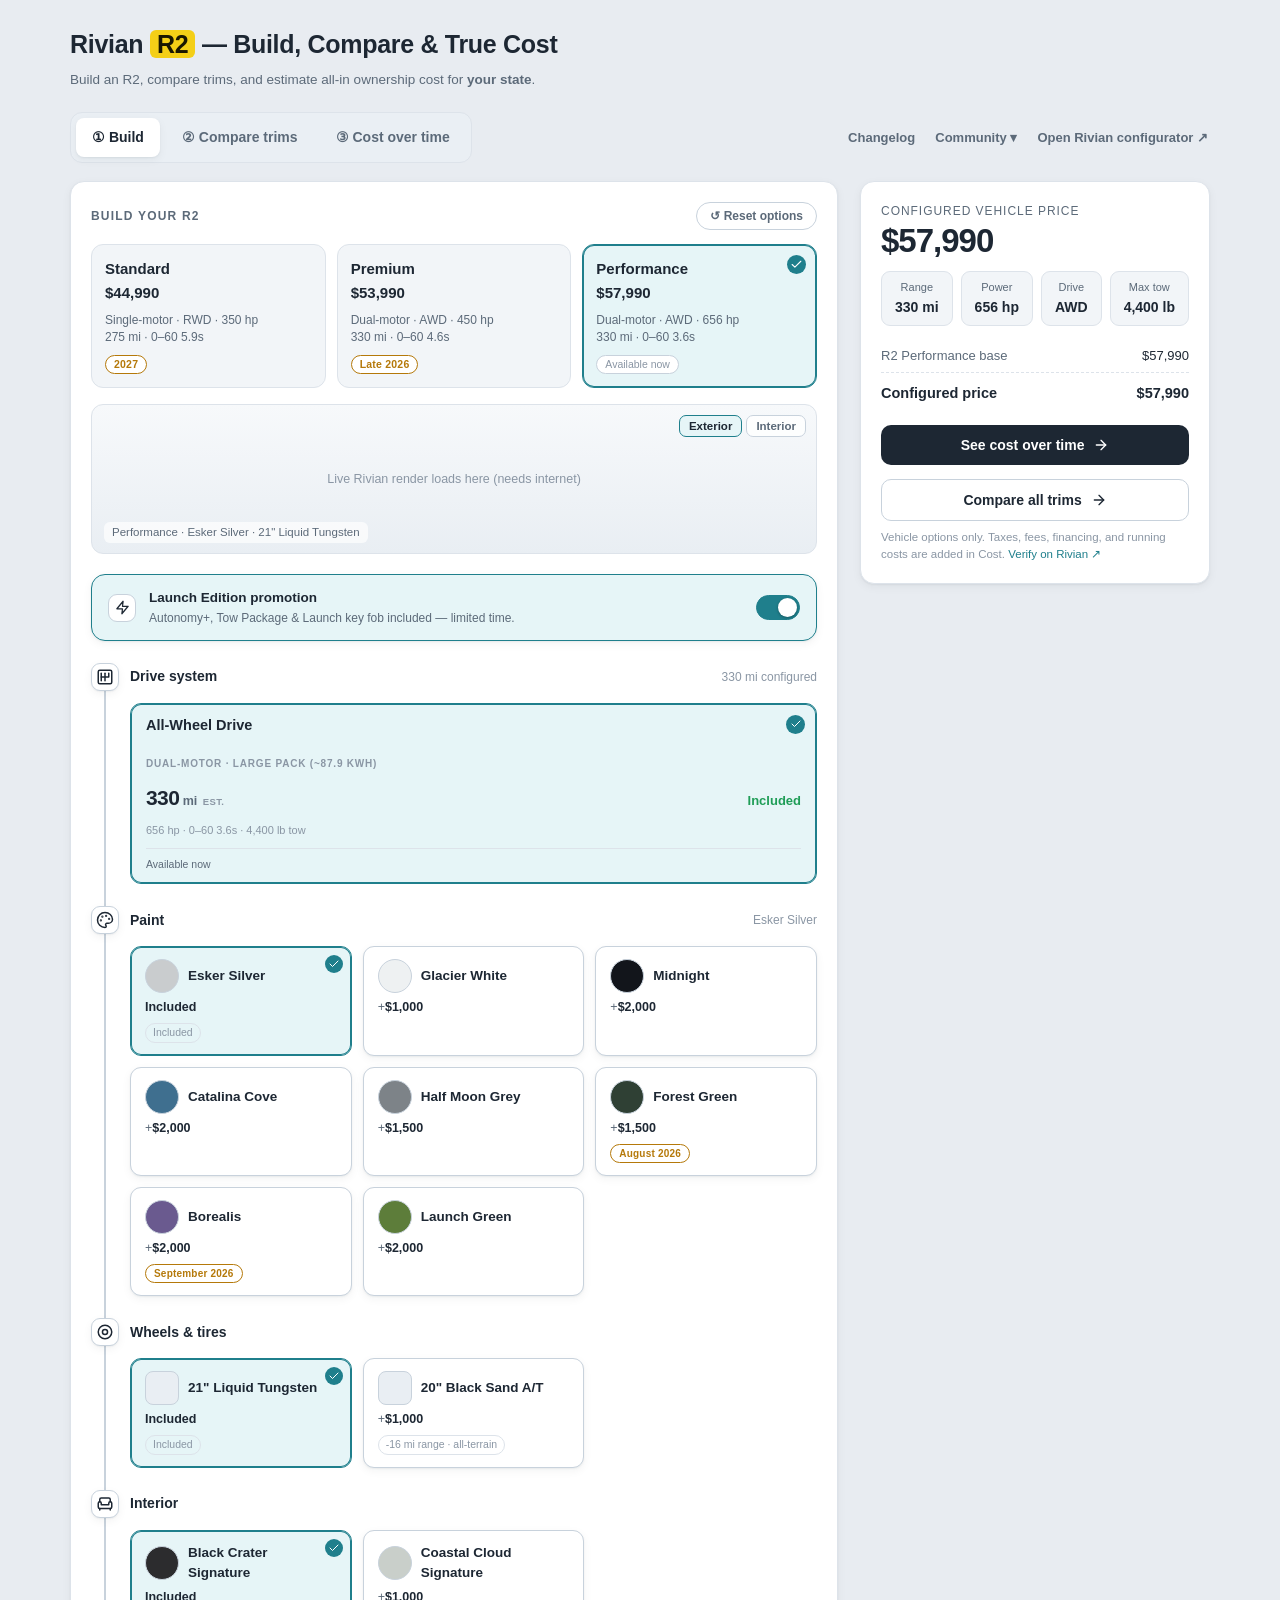
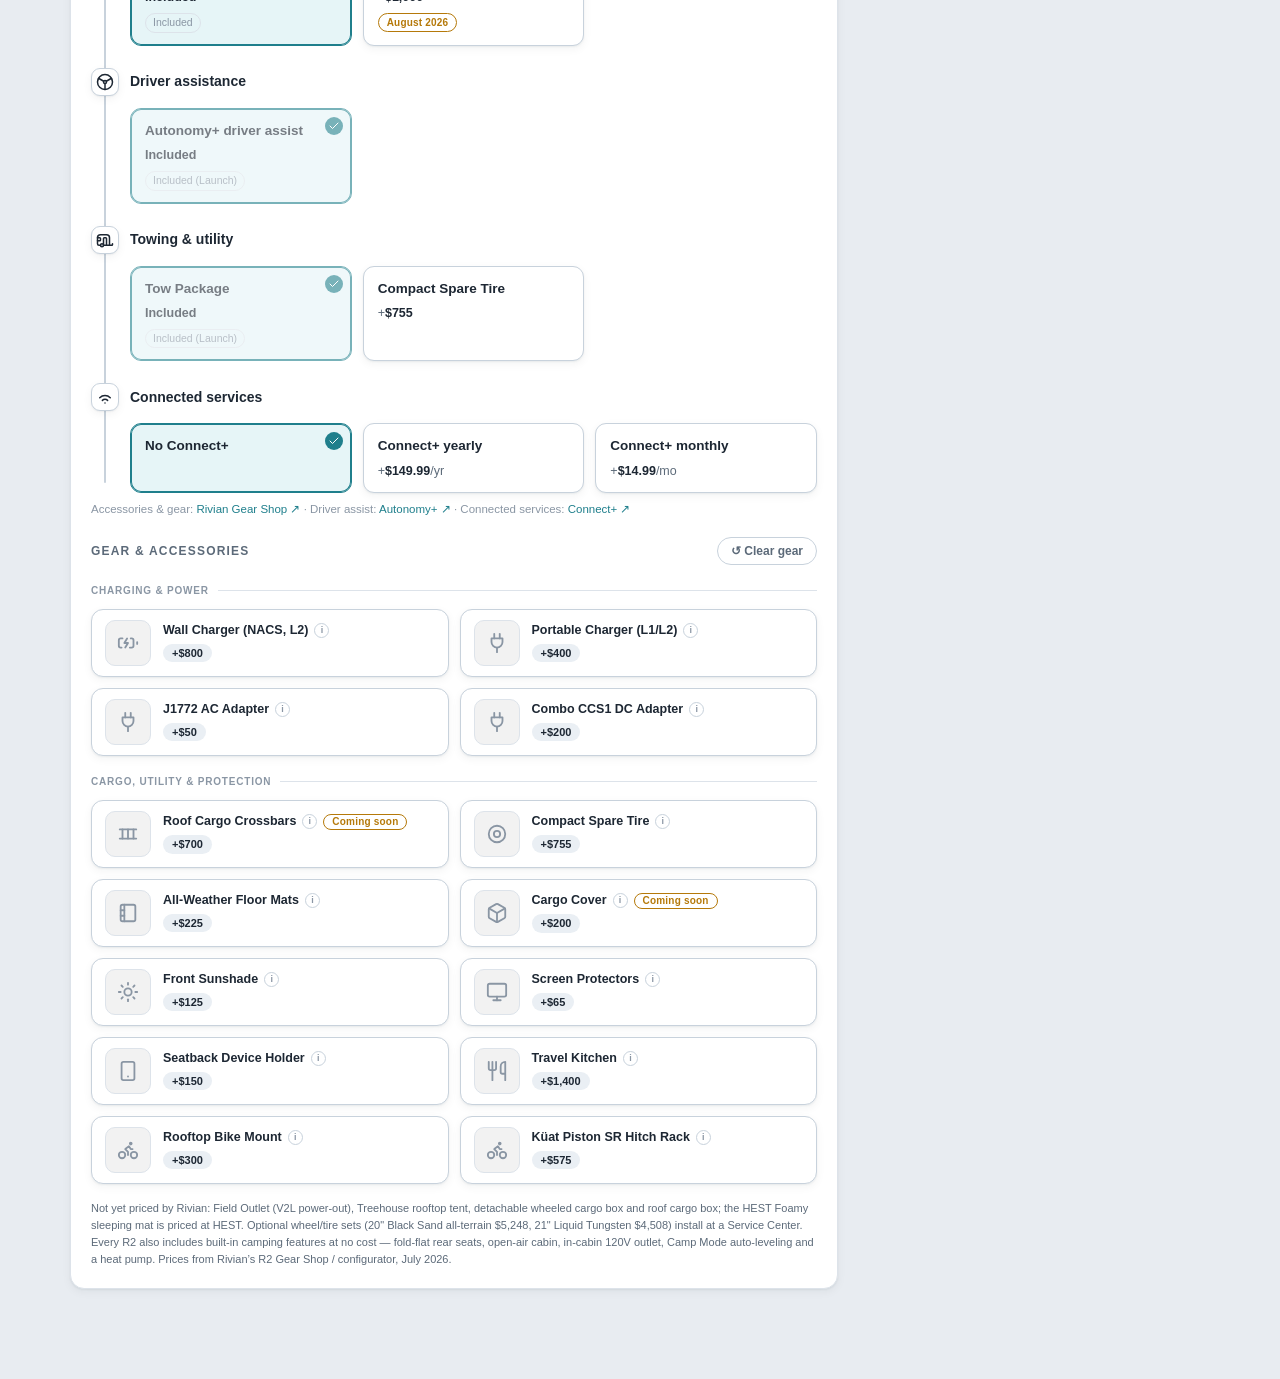
==== commit e8a6e7fc: "Collapse subreddit links into a Community flyout Two flat links crowded the tab bar and the list wil" ====
--- a/index.html
+++ b/index.html
@@ -48,8 +48,14 @@
     <!-- secondary links pinned far-right, inline with the tabs (Changelog view wired in #5) -->
     <div class="tabaux">
       <button type="button" class="tablink" id="navChangelog">Changelog</button>
-      <a class="tablink" href="https://www.reddit.com/r/RivianR2/" target="_blank" rel="noopener">r/RivianR2 ↗</a>
-      <a class="tablink" href="https://www.reddit.com/r/Rivian/" target="_blank" rel="noopener">r/Rivian ↗</a>
+      <!-- community links live behind a flyout so the bar stays lean as more are added -->
+      <div class="tabflyout">
+        <button type="button" class="tablink" id="navCommunity" aria-haspopup="true" aria-expanded="false">Community ▾</button>
+        <div class="tabmore-menu" id="navCommunityMenu" role="menu" hidden>
+          <a class="tabmore-item" role="menuitem" href="https://www.reddit.com/r/RivianR2/" target="_blank" rel="noopener">r/RivianR2 ↗</a>
+          <a class="tabmore-item" role="menuitem" href="https://www.reddit.com/r/Rivian/" target="_blank" rel="noopener">r/Rivian ↗</a>
+        </div>
+      </div>
       <a class="tablink" href="https://rivian.com/configurations/builder/r2" target="_blank" rel="noopener">Open Rivian configurator ↗</a>
     </div>
     <!-- phones only: the aux links collapse behind this ⋯ overflow menu -->
--- a/styles.css
+++ b/styles.css
@@ -47,6 +47,8 @@
   .view{display:none}
   .view.active{display:block}
   .tablink.active{color:var(--ink)}
+  /* Community flyout (desktop) — anchors a .tabmore-menu panel under its trigger */
+  .tabflyout{position:relative}
   /* overflow (⋯) menu — hidden on desktop; reveals the aux links on phones */
   .tabmore{position:relative;margin-left:auto;display:none}
   .tabmore-btn{font-size:20px;line-height:1;font-weight:700;color:var(--muted);background:none;border:0;cursor:pointer;padding:2px 8px;border-radius:8px}
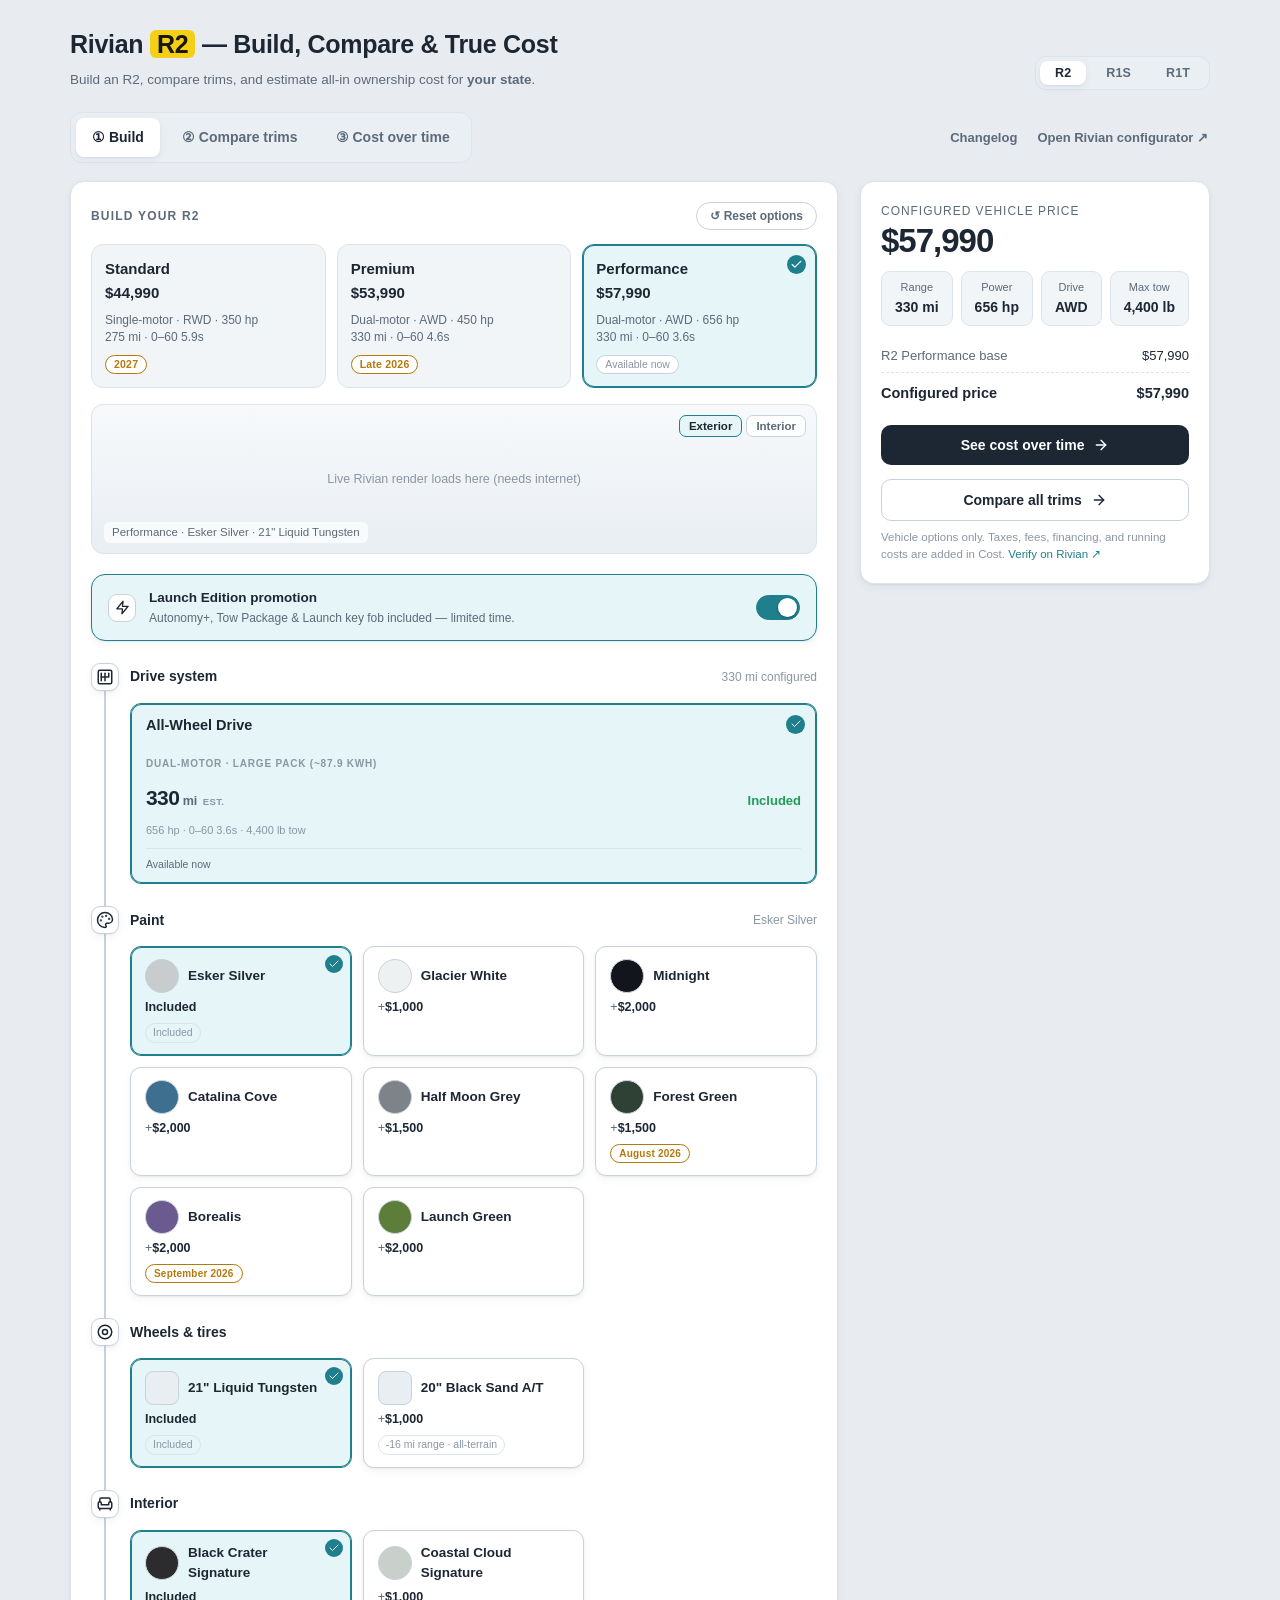
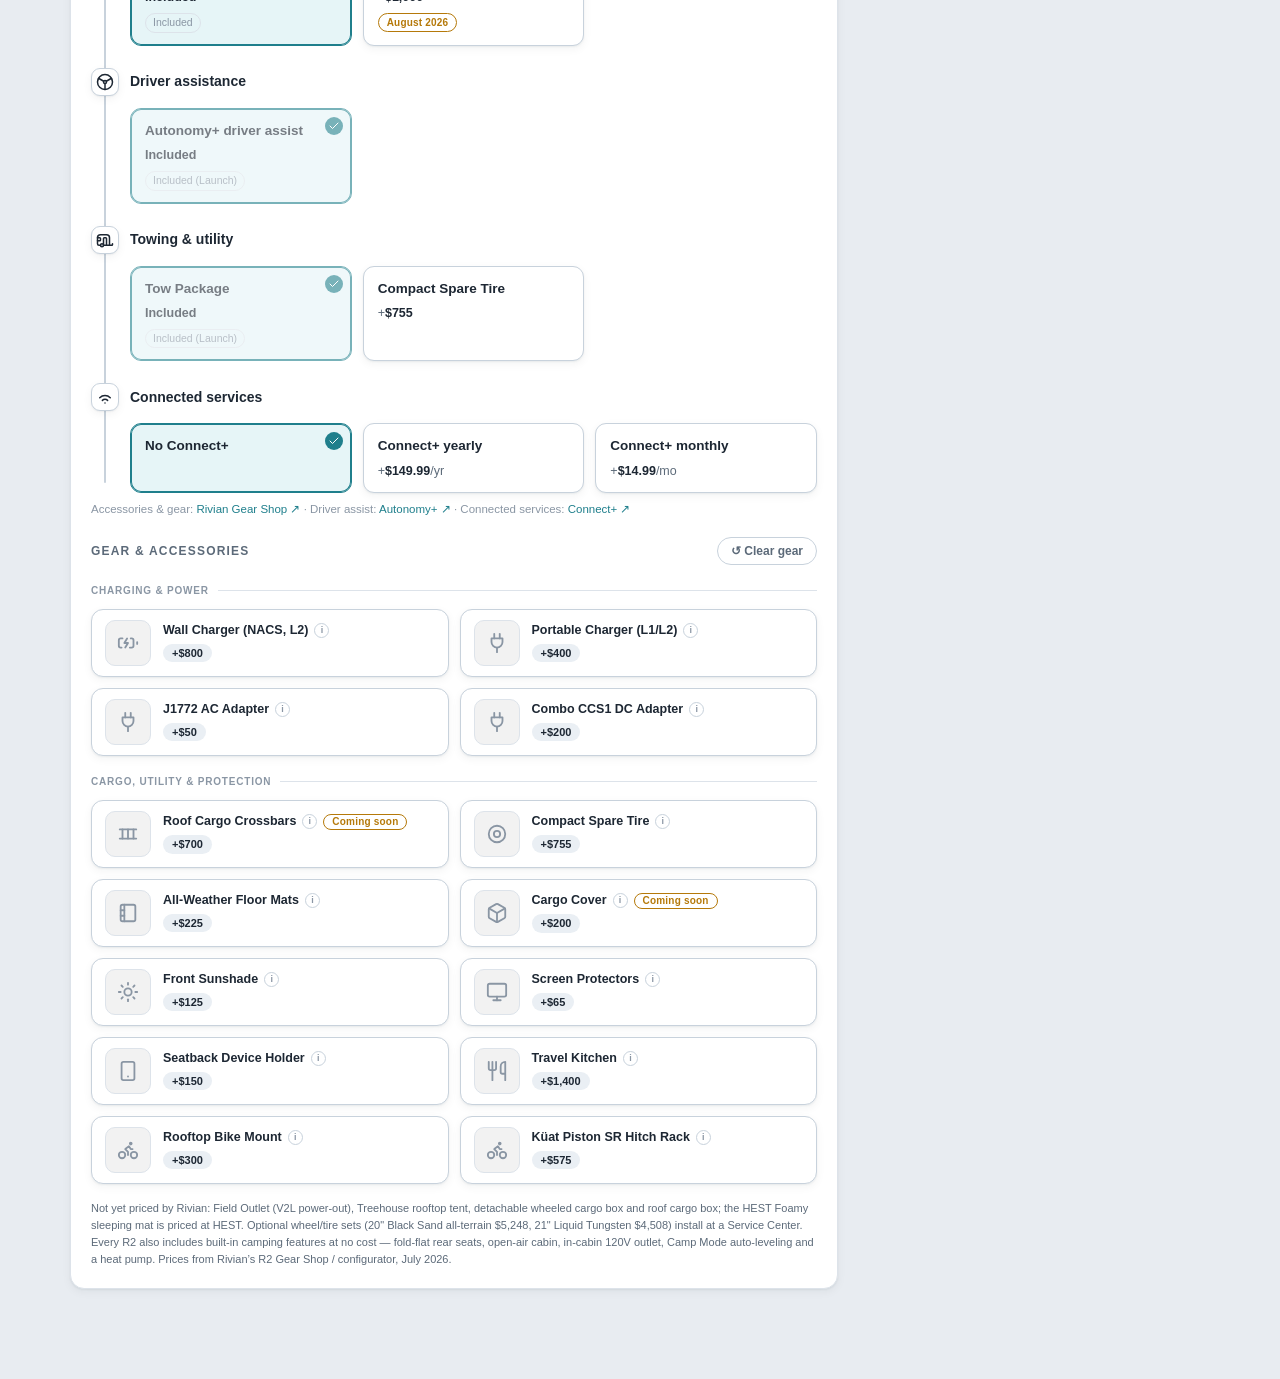
==== commit f139eb50: "R1T/R1S vehicles added with images" ====
--- a/index.html
+++ b/index.html
@@ -35,7 +35,7 @@
       <h1>Rivian <span class="y">R2</span> — Build, Compare &amp; True Cost</h1>
       <div class="sub">Build an R2, compare trims, and estimate all-in ownership cost for <b>your state</b>.</div>
     </div>
-    <!-- vehicle switch: rendered by app.js only when ≥2 live (non-draft) vehicles are loaded -->
+    <!-- vehicle switch: rendered by app.js only when ≥2 vehicles are loaded -->
     <div id="vehicleToggle" class="vehtoggle" role="tablist" aria-label="Vehicle" hidden></div>
   </header>
 
@@ -48,14 +48,6 @@
     <!-- secondary links pinned far-right, inline with the tabs (Changelog view wired in #5) -->
     <div class="tabaux">
       <button type="button" class="tablink" id="navChangelog">Changelog</button>
-      <!-- community links live behind a flyout so the bar stays lean as more are added -->
-      <div class="tabflyout">
-        <button type="button" class="tablink" id="navCommunity" aria-haspopup="true" aria-expanded="false">Community ▾</button>
-        <div class="tabmore-menu" id="navCommunityMenu" role="menu" hidden>
-          <a class="tabmore-item" role="menuitem" href="https://www.reddit.com/r/RivianR2/" target="_blank" rel="noopener">r/RivianR2 ↗</a>
-          <a class="tabmore-item" role="menuitem" href="https://www.reddit.com/r/Rivian/" target="_blank" rel="noopener">r/Rivian ↗</a>
-        </div>
-      </div>
       <a class="tablink" href="https://rivian.com/configurations/builder/r2" target="_blank" rel="noopener">Open Rivian configurator ↗</a>
     </div>
     <!-- phones only: the aux links collapse behind this ⋯ overflow menu -->
@@ -63,8 +55,6 @@
       <button type="button" class="tabmore-btn" id="navMore" aria-haspopup="true" aria-expanded="false" aria-label="More links">⋯</button>
       <div class="tabmore-menu" id="navMoreMenu" role="menu" hidden>
         <button type="button" class="tabmore-item" id="navChangelogM" role="menuitem">Changelog</button>
-        <a class="tabmore-item" role="menuitem" href="https://www.reddit.com/r/RivianR2/" target="_blank" rel="noopener">r/RivianR2 ↗</a>
-        <a class="tabmore-item" role="menuitem" href="https://www.reddit.com/r/Rivian/" target="_blank" rel="noopener">r/Rivian ↗</a>
         <a class="tabmore-item" role="menuitem" href="https://rivian.com/configurations/builder/r2" target="_blank" rel="noopener">Open Rivian configurator ↗</a>
       </div>
     </div>
@@ -382,6 +372,7 @@
 
 <script src="data/vehicle-r2.js"></script>
 <script src="data/vehicle-r1s.js"></script>
+<script src="data/vehicle-r1t.js"></script>
 <script src="data/states.js"></script>
 <script src="data/changelog.js"></script>
 <script src="app.js"></script>
--- a/styles.css
+++ b/styles.css
@@ -28,8 +28,6 @@
   .vehbtn{font-family:inherit;font-size:12.5px;font-weight:700;letter-spacing:.01em;border:0;background:transparent;color:var(--muted);border-radius:8px;padding:5px 15px;cursor:pointer;transition:.12s}
   .vehbtn:hover{color:var(--ink)}
   .vehbtn.on{color:var(--ink);background:var(--panel);box-shadow:var(--sh)}
-  /* draft vehicles only appear in ?preview mode — badge them as unverified */
-  .vehbtn .vehdraft{margin-left:6px;font-size:9px;font-weight:800;letter-spacing:.06em;text-transform:uppercase;color:var(--muted);border:1px solid var(--line2);border-radius:4px;padding:0 4px;vertical-align:1px}
   .sub{color:var(--muted);font-size:13.5px;margin-top:6px;max-width:660px}
   .topright{display:flex;gap:8px;align-items:center;flex-wrap:wrap;justify-content:flex-end}
   .pill{display:inline-block;font-size:11.5px;border:1px solid var(--line2);border-radius:20px;padding:4px 11px;color:var(--muted);background:var(--panel)}
@@ -47,8 +45,6 @@
   .view{display:none}
   .view.active{display:block}
   .tablink.active{color:var(--ink)}
-  /* Community flyout (desktop) — anchors a .tabmore-menu panel under its trigger */
-  .tabflyout{position:relative}
   /* overflow (⋯) menu — hidden on desktop; reveals the aux links on phones */
   .tabmore{position:relative;margin-left:auto;display:none}
   .tabmore-btn{font-size:20px;line-height:1;font-weight:700;color:var(--muted);background:none;border:0;cursor:pointer;padding:2px 8px;border-radius:8px}
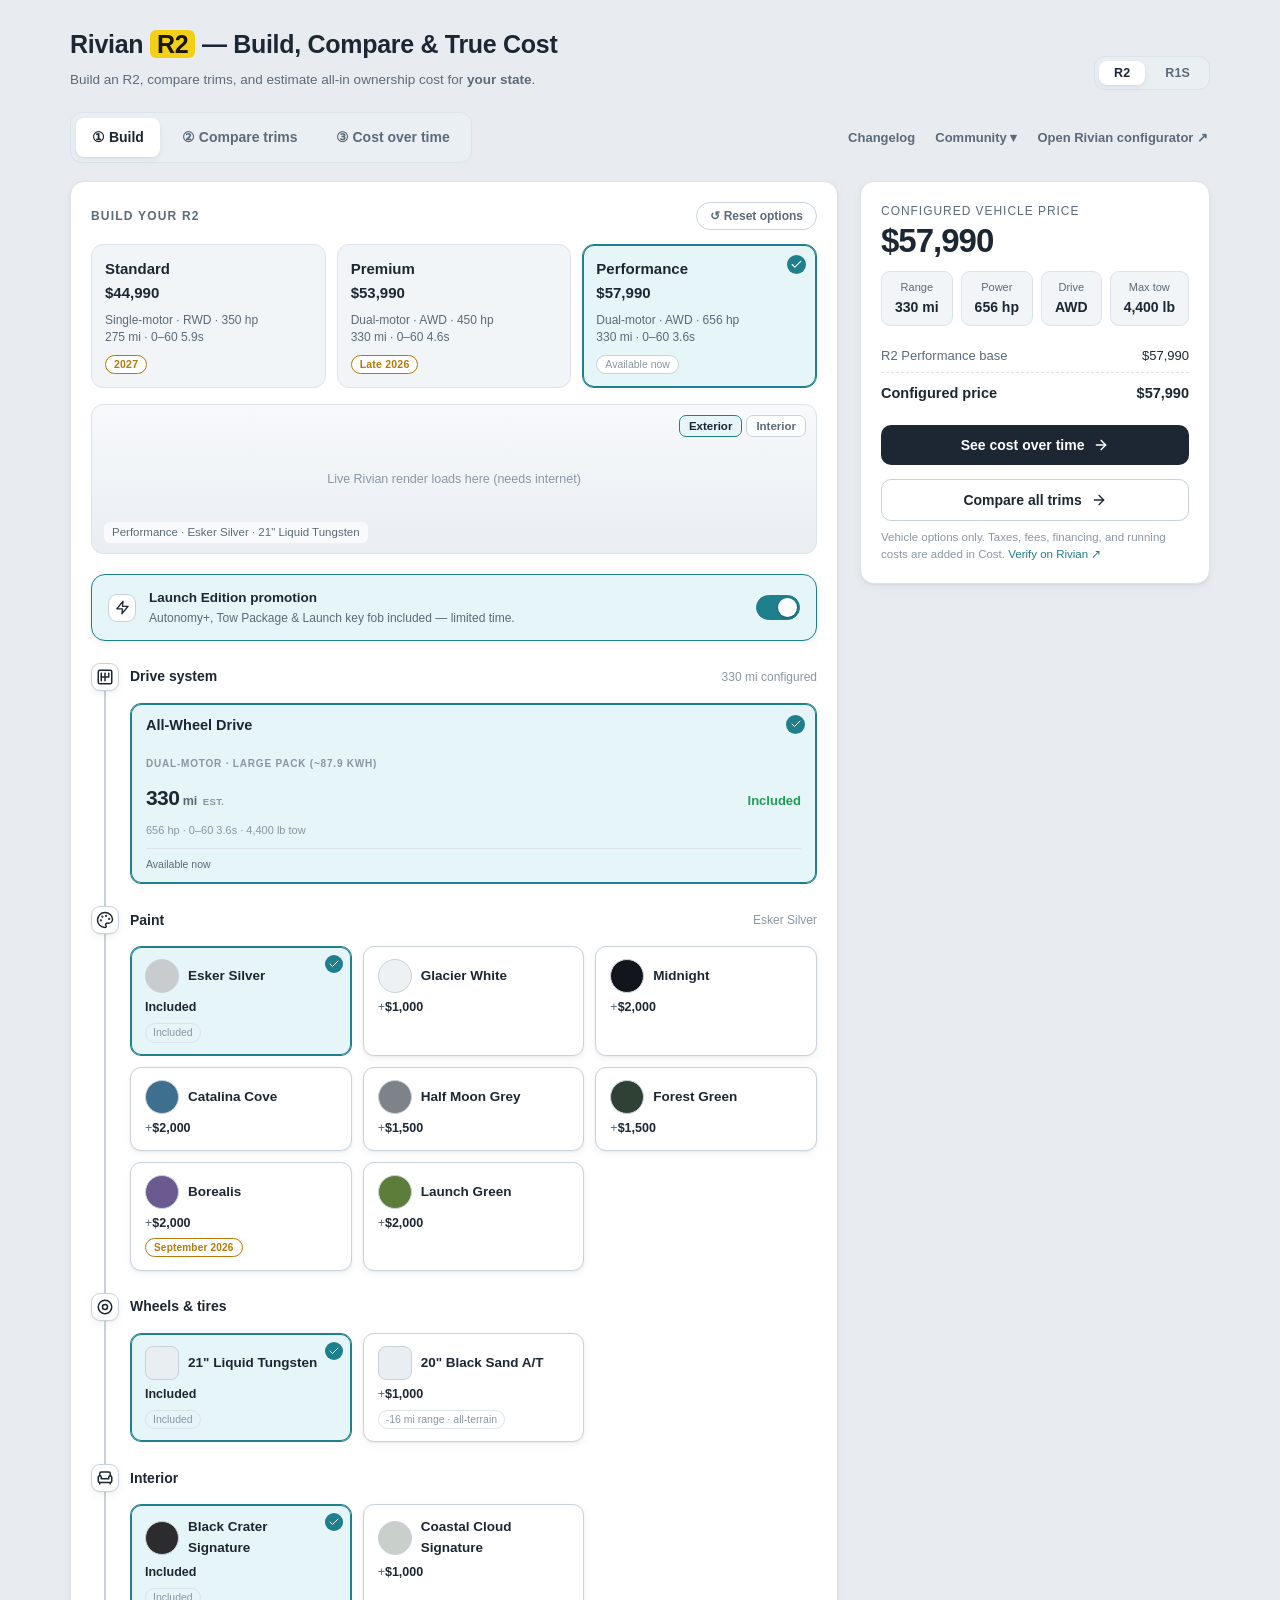
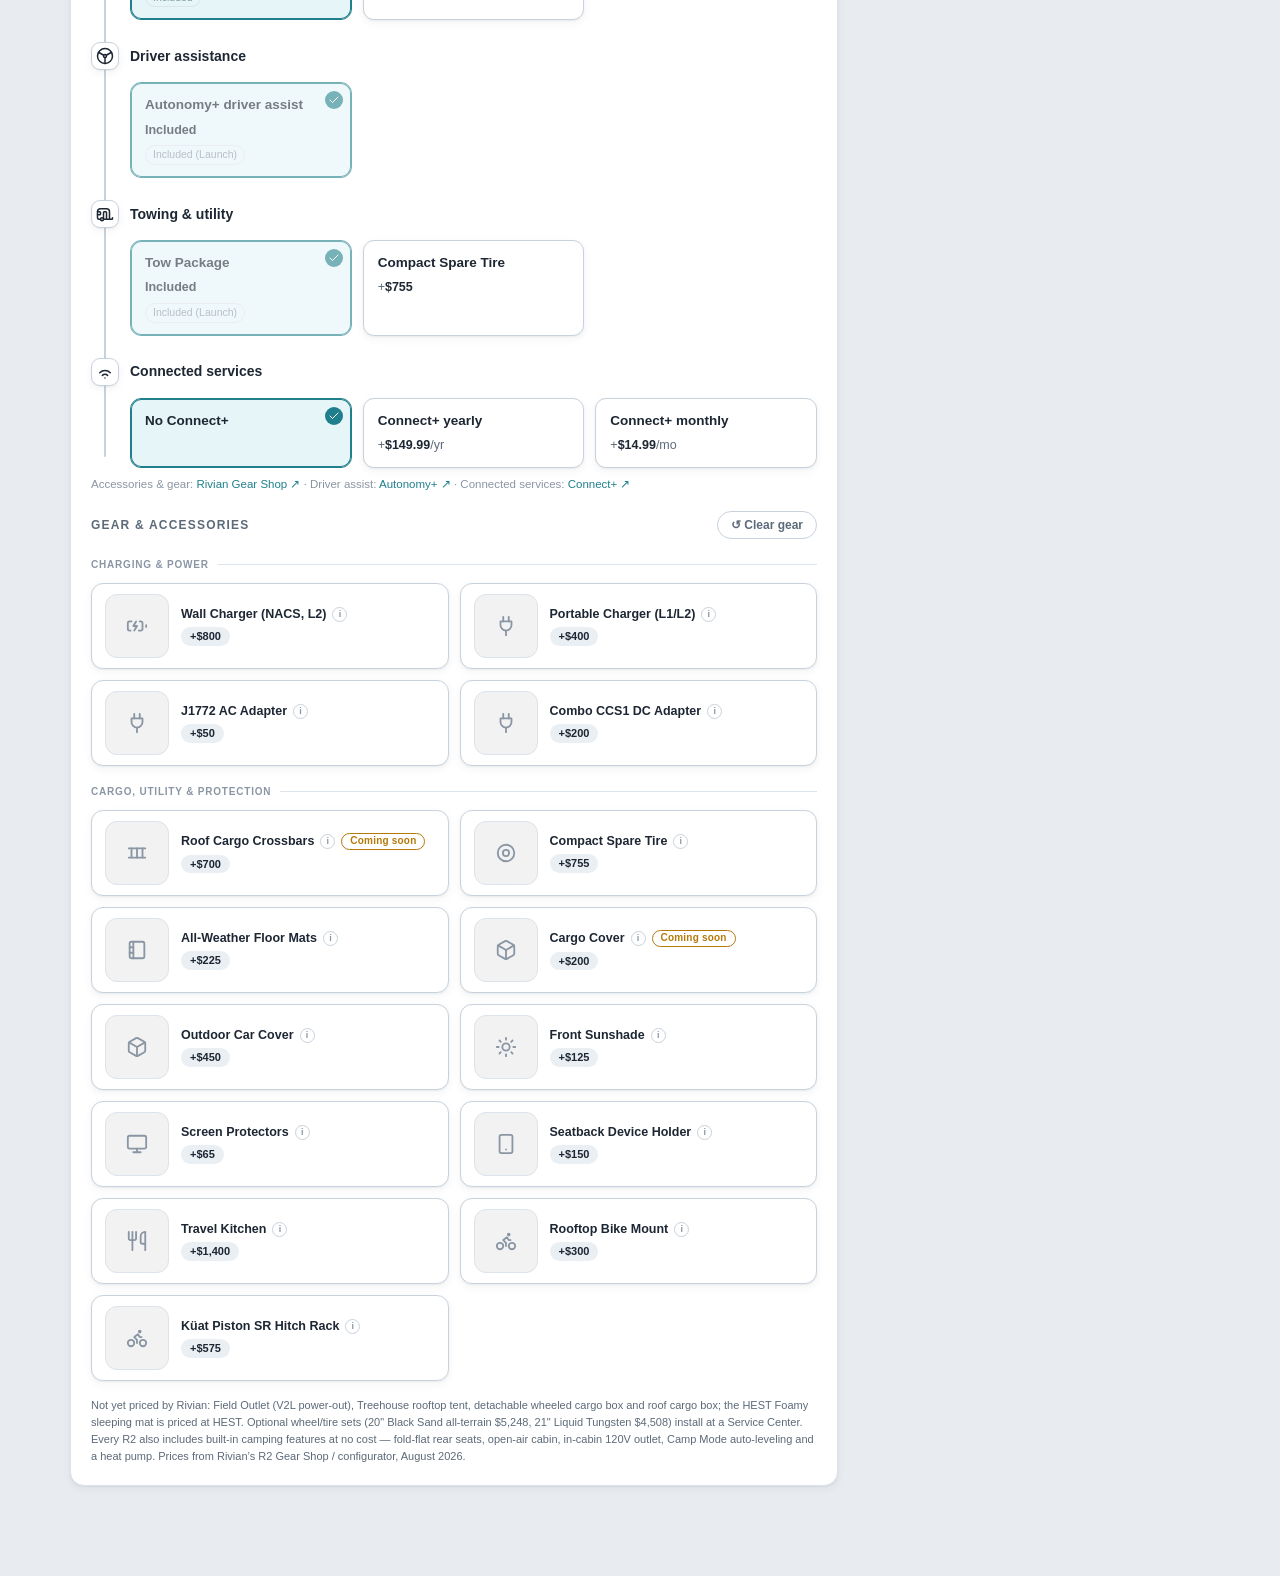
==== commit 14ca3f8a: "App plumbing for R1 vehicles: compositor renders, per-vehicle fees and financing defaults Ported fro" ====
--- a/index.html
+++ b/index.html
@@ -35,7 +35,7 @@
       <h1>Rivian <span class="y">R2</span> — Build, Compare &amp; True Cost</h1>
       <div class="sub">Build an R2, compare trims, and estimate all-in ownership cost for <b>your state</b>.</div>
     </div>
-    <!-- vehicle switch: rendered by app.js only when ≥2 vehicles are loaded -->
+    <!-- vehicle switch: rendered by app.js only when ≥2 live (non-draft) vehicles are loaded -->
     <div id="vehicleToggle" class="vehtoggle" role="tablist" aria-label="Vehicle" hidden></div>
   </header>
 
@@ -48,6 +48,14 @@
     <!-- secondary links pinned far-right, inline with the tabs (Changelog view wired in #5) -->
     <div class="tabaux">
       <button type="button" class="tablink" id="navChangelog">Changelog</button>
+      <!-- community links live behind a flyout so the bar stays lean as more are added -->
+      <div class="tabflyout">
+        <button type="button" class="tablink" id="navCommunity" aria-haspopup="true" aria-expanded="false">Community ▾</button>
+        <div class="tabmore-menu" id="navCommunityMenu" role="menu" hidden>
+          <a class="tabmore-item" role="menuitem" href="https://www.reddit.com/r/RivianR2/" target="_blank" rel="noopener"><svg class="menuicon" viewBox="0 0 256 256" fill="currentColor" aria-hidden="true"><path d="M248,104a32,32,0,0,0-52.94-24.19c-16.75-8.9-36.76-14.28-57.66-15.53l5.19-31.17,17.72,2.72a24,24,0,1,0,2.87-15.74l-26-4a8,8,0,0,0-9.11,6.59L121.2,64.16c-21.84.94-42.82,6.38-60.26,15.65a32,32,0,0,0-42.59,47.74A59,59,0,0,0,16,144c0,21.93,12,42.35,33.91,57.49C70.88,216,98.61,224,128,224s57.12-8,78.09-22.51C228,186.35,240,165.93,240,144a59,59,0,0,0-2.35-16.45A32.16,32.16,0,0,0,248,104ZM72,128a16,16,0,1,1,16,16A16,16,0,0,1,72,128Zm91.75,55.07a76.18,76.18,0,0,1-71.5,0,8,8,0,1,1,7.5-14.14,60.18,60.18,0,0,0,56.5,0,8,8,0,1,1,7.5,14.14ZM168,144a16,16,0,1,1,16-16A16,16,0,0,1,168,144Z"/></svg>r/RivianR2 ↗</a>
+          <a class="tabmore-item" role="menuitem" href="https://www.reddit.com/r/Rivian/" target="_blank" rel="noopener"><svg class="menuicon" viewBox="0 0 256 256" fill="currentColor" aria-hidden="true"><path d="M248,104a32,32,0,0,0-52.94-24.19c-16.75-8.9-36.76-14.28-57.66-15.53l5.19-31.17,17.72,2.72a24,24,0,1,0,2.87-15.74l-26-4a8,8,0,0,0-9.11,6.59L121.2,64.16c-21.84.94-42.82,6.38-60.26,15.65a32,32,0,0,0-42.59,47.74A59,59,0,0,0,16,144c0,21.93,12,42.35,33.91,57.49C70.88,216,98.61,224,128,224s57.12-8,78.09-22.51C228,186.35,240,165.93,240,144a59,59,0,0,0-2.35-16.45A32.16,32.16,0,0,0,248,104ZM72,128a16,16,0,1,1,16,16A16,16,0,0,1,72,128Zm91.75,55.07a76.18,76.18,0,0,1-71.5,0,8,8,0,1,1,7.5-14.14,60.18,60.18,0,0,0,56.5,0,8,8,0,1,1,7.5,14.14ZM168,144a16,16,0,1,1,16-16A16,16,0,0,1,168,144Z"/></svg>r/Rivian ↗</a>
+        </div>
+      </div>
       <a class="tablink" href="https://rivian.com/configurations/builder/r2" target="_blank" rel="noopener">Open Rivian configurator ↗</a>
     </div>
     <!-- phones only: the aux links collapse behind this ⋯ overflow menu -->
@@ -55,6 +63,8 @@
       <button type="button" class="tabmore-btn" id="navMore" aria-haspopup="true" aria-expanded="false" aria-label="More links">⋯</button>
       <div class="tabmore-menu" id="navMoreMenu" role="menu" hidden>
         <button type="button" class="tabmore-item" id="navChangelogM" role="menuitem">Changelog</button>
+        <a class="tabmore-item" role="menuitem" href="https://www.reddit.com/r/RivianR2/" target="_blank" rel="noopener">r/RivianR2 ↗</a>
+        <a class="tabmore-item" role="menuitem" href="https://www.reddit.com/r/Rivian/" target="_blank" rel="noopener">r/Rivian ↗</a>
         <a class="tabmore-item" role="menuitem" href="https://rivian.com/configurations/builder/r2" target="_blank" rel="noopener">Open Rivian configurator ↗</a>
       </div>
     </div>
@@ -194,6 +204,7 @@
 
         <div class="panel igroup">
           <h2>How you'll pay <span class="igtag t-fin">financing</span></h2>
+          <p class="sechelp" id="costDefaultsNote" hidden></p>
           <div class="seg" id="paySeg2">
             <button data-pay="finance" class="on">Finance<small>Loan + interest</small></button>
             <button data-pay="cash">Cash<small>Pay up front</small></button>
@@ -372,7 +383,6 @@
 
 <script src="data/vehicle-r2.js"></script>
 <script src="data/vehicle-r1s.js"></script>
-<script src="data/vehicle-r1t.js"></script>
 <script src="data/states.js"></script>
 <script src="data/changelog.js"></script>
 <script src="app.js"></script>
--- a/styles.css
+++ b/styles.css
@@ -28,6 +28,8 @@
   .vehbtn{font-family:inherit;font-size:12.5px;font-weight:700;letter-spacing:.01em;border:0;background:transparent;color:var(--muted);border-radius:8px;padding:5px 15px;cursor:pointer;transition:.12s}
   .vehbtn:hover{color:var(--ink)}
   .vehbtn.on{color:var(--ink);background:var(--panel);box-shadow:var(--sh)}
+  /* draft vehicles only appear in ?preview mode — badge them as unverified */
+  .vehbtn .vehdraft{margin-left:6px;font-size:9px;font-weight:800;letter-spacing:.06em;text-transform:uppercase;color:var(--muted);border:1px solid var(--line2);border-radius:4px;padding:0 4px;vertical-align:1px}
   .sub{color:var(--muted);font-size:13.5px;margin-top:6px;max-width:660px}
   .topright{display:flex;gap:8px;align-items:center;flex-wrap:wrap;justify-content:flex-end}
   .pill{display:inline-block;font-size:11.5px;border:1px solid var(--line2);border-radius:20px;padding:4px 11px;color:var(--muted);background:var(--panel)}
@@ -45,6 +47,8 @@
   .view{display:none}
   .view.active{display:block}
   .tablink.active{color:var(--ink)}
+  /* Community flyout (desktop) — anchors a .tabmore-menu panel under its trigger */
+  .tabflyout{position:relative}
   /* overflow (⋯) menu — hidden on desktop; reveals the aux links on phones */
   .tabmore{position:relative;margin-left:auto;display:none}
   .tabmore-btn{font-size:20px;line-height:1;font-weight:700;color:var(--muted);background:none;border:0;cursor:pointer;padding:2px 8px;border-radius:8px}
@@ -53,6 +57,7 @@
   .tabmore-menu[hidden]{display:none}
   .tabmore-item{display:block;text-align:left;font-size:13px;font-weight:600;color:var(--muted);background:none;border:0;cursor:pointer;padding:9px 12px;border-radius:8px;text-decoration:none;white-space:nowrap;font-family:inherit}
   .tabmore-item:hover{color:var(--ink);background:var(--panel2)}
+  .menuicon{width:15px;height:15px;vertical-align:-3px;margin-right:8px;opacity:.75}
 
   /* changelog (secondary view) */
   .changelog{max-width:760px}
@@ -447,7 +452,7 @@
   .optchip .onote{font-size:10px;color:var(--faint);font-weight:500;flex:0 0 auto;white-space:nowrap}
   .optchip.toggle .ack{display:flex;width:16px;height:16px;border-radius:50%;background:var(--sel);
     color:#fff;align-items:center;justify-content:center;flex:0 0 auto}
-  .optchip.toggle .ack svg{display:block}
+  .optchip.toggle .ack svg{display:block;transform:translate(1px,0)}
   /* pinned 'as configured' totals row */
   .matrix tr.totalrow td{position:sticky;top:0;z-index:2;background:var(--panel);padding:10px 12px;
     box-shadow:inset 0 -2px 0 var(--line2),0 4px 10px rgba(20,32,46,.06)}
@@ -489,11 +494,13 @@
     border-radius:12px;padding:10px 13px;cursor:pointer;transition:.12s;box-shadow:var(--sh)}
   .gear:hover{border-color:var(--sel);transform:translateY(-1px)}
   .gear.on{border-color:var(--sel);background:var(--sel-bg);box-shadow:0 0 0 1px var(--sel) inset}
-  .gear .ic{position:relative;width:46px;height:46px;border-radius:10px;background:#f2f2f2;
+  .gear .ic{position:relative;width:64px;height:64px;border-radius:12px;background:#f2f2f2;
     border:1px solid var(--line);overflow:hidden;flex:0 0 auto;display:grid;place-items:center}
   .gear .ic .ph{grid-area:1/1;display:grid;place-items:center;color:var(--faint)}
   .gear.on .ic .ph{color:var(--sel)}
   .gear .ic img{grid-area:1/1;width:100%;height:100%;object-fit:contain;background:#f2f2f2}
+  /* full-bleed lifestyle photos (data: full:true) crop to fill the tile instead of letterboxing */
+  .gear .ic.full img{object-fit:cover}
   .gear .gbody{flex:1 1 auto;min-width:0;display:flex;flex-direction:column;gap:5px}
   .gear .gnm{position:static;font-size:12.5px;font-weight:600;color:var(--ink);line-height:1.25;
     display:flex;align-items:center;gap:6px}
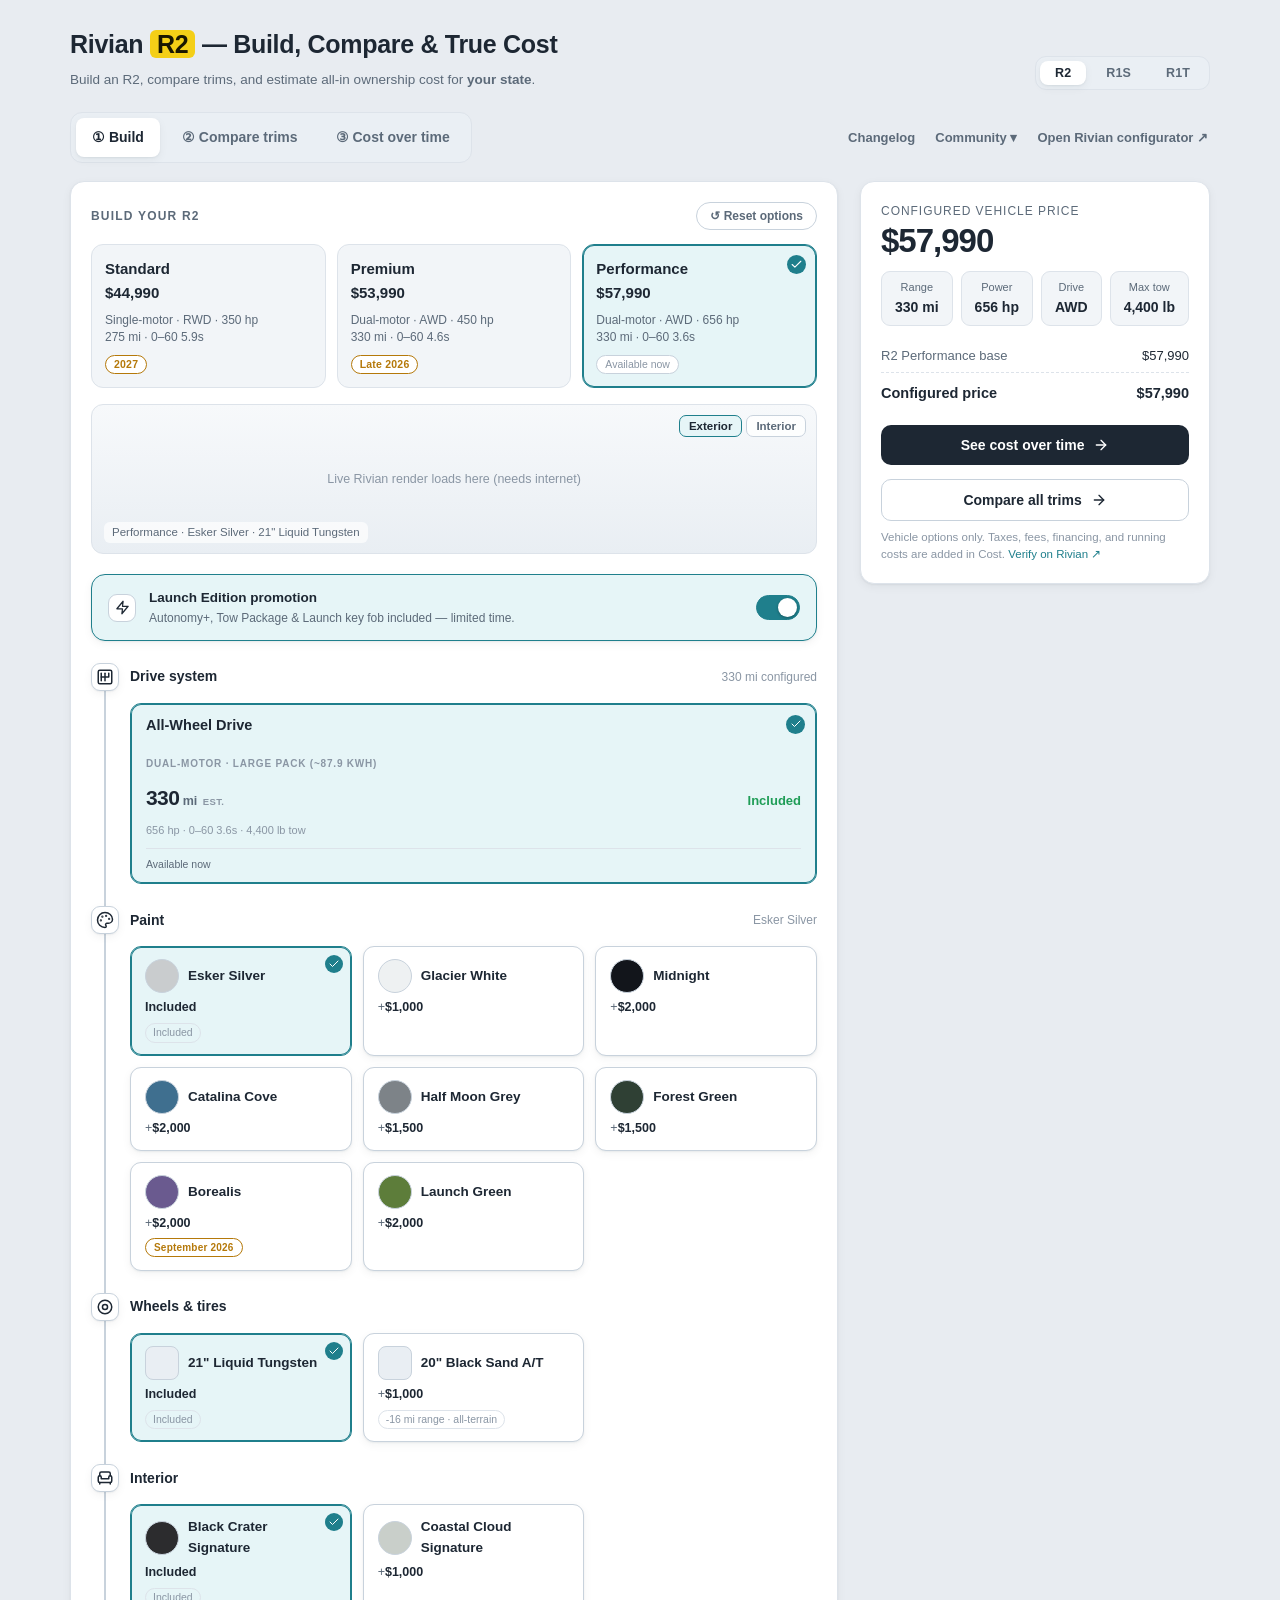
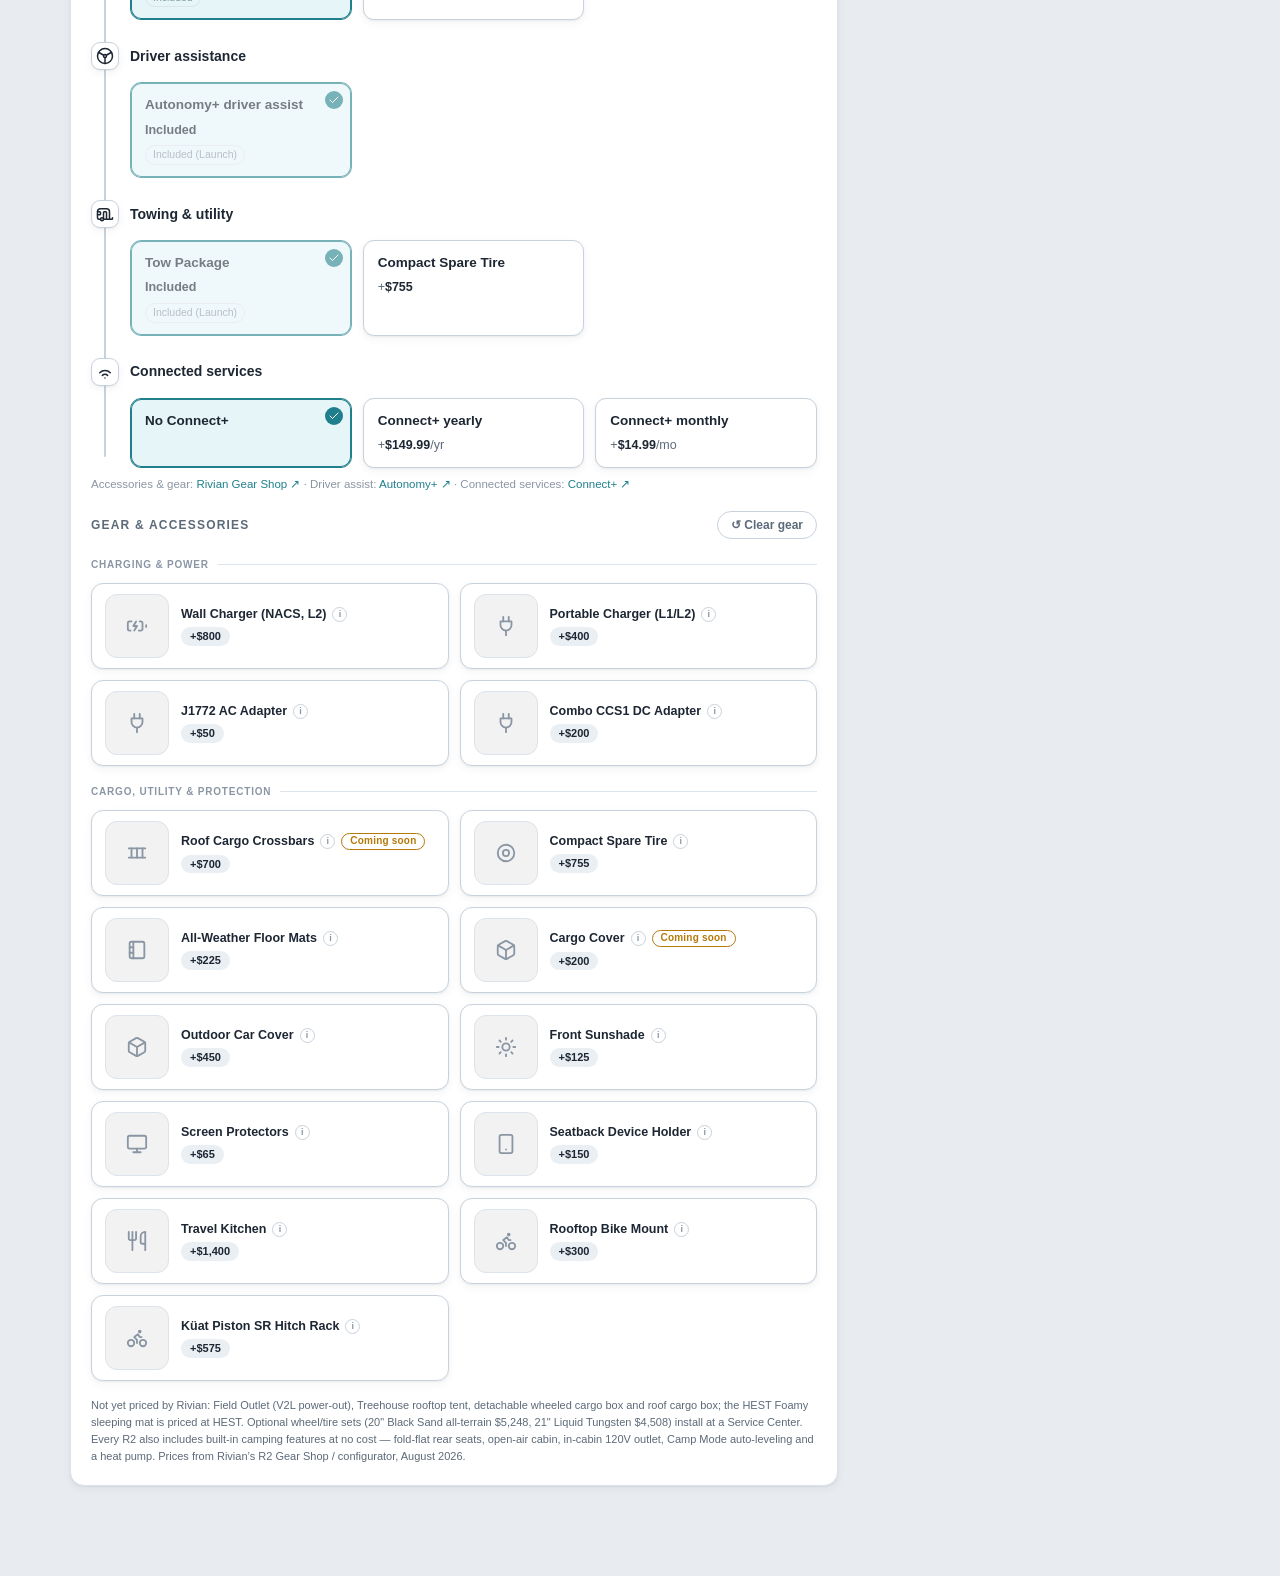
==== commit 8b638216: "Register data/vehicle-r1t.js in index.html and the selftest The file lands from the dataset branch; " ====
--- a/index.html
+++ b/index.html
@@ -383,6 +383,7 @@
 
 <script src="data/vehicle-r2.js"></script>
 <script src="data/vehicle-r1s.js"></script>
+<script src="data/vehicle-r1t.js"></script>
 <script src="data/states.js"></script>
 <script src="data/changelog.js"></script>
 <script src="app.js"></script>
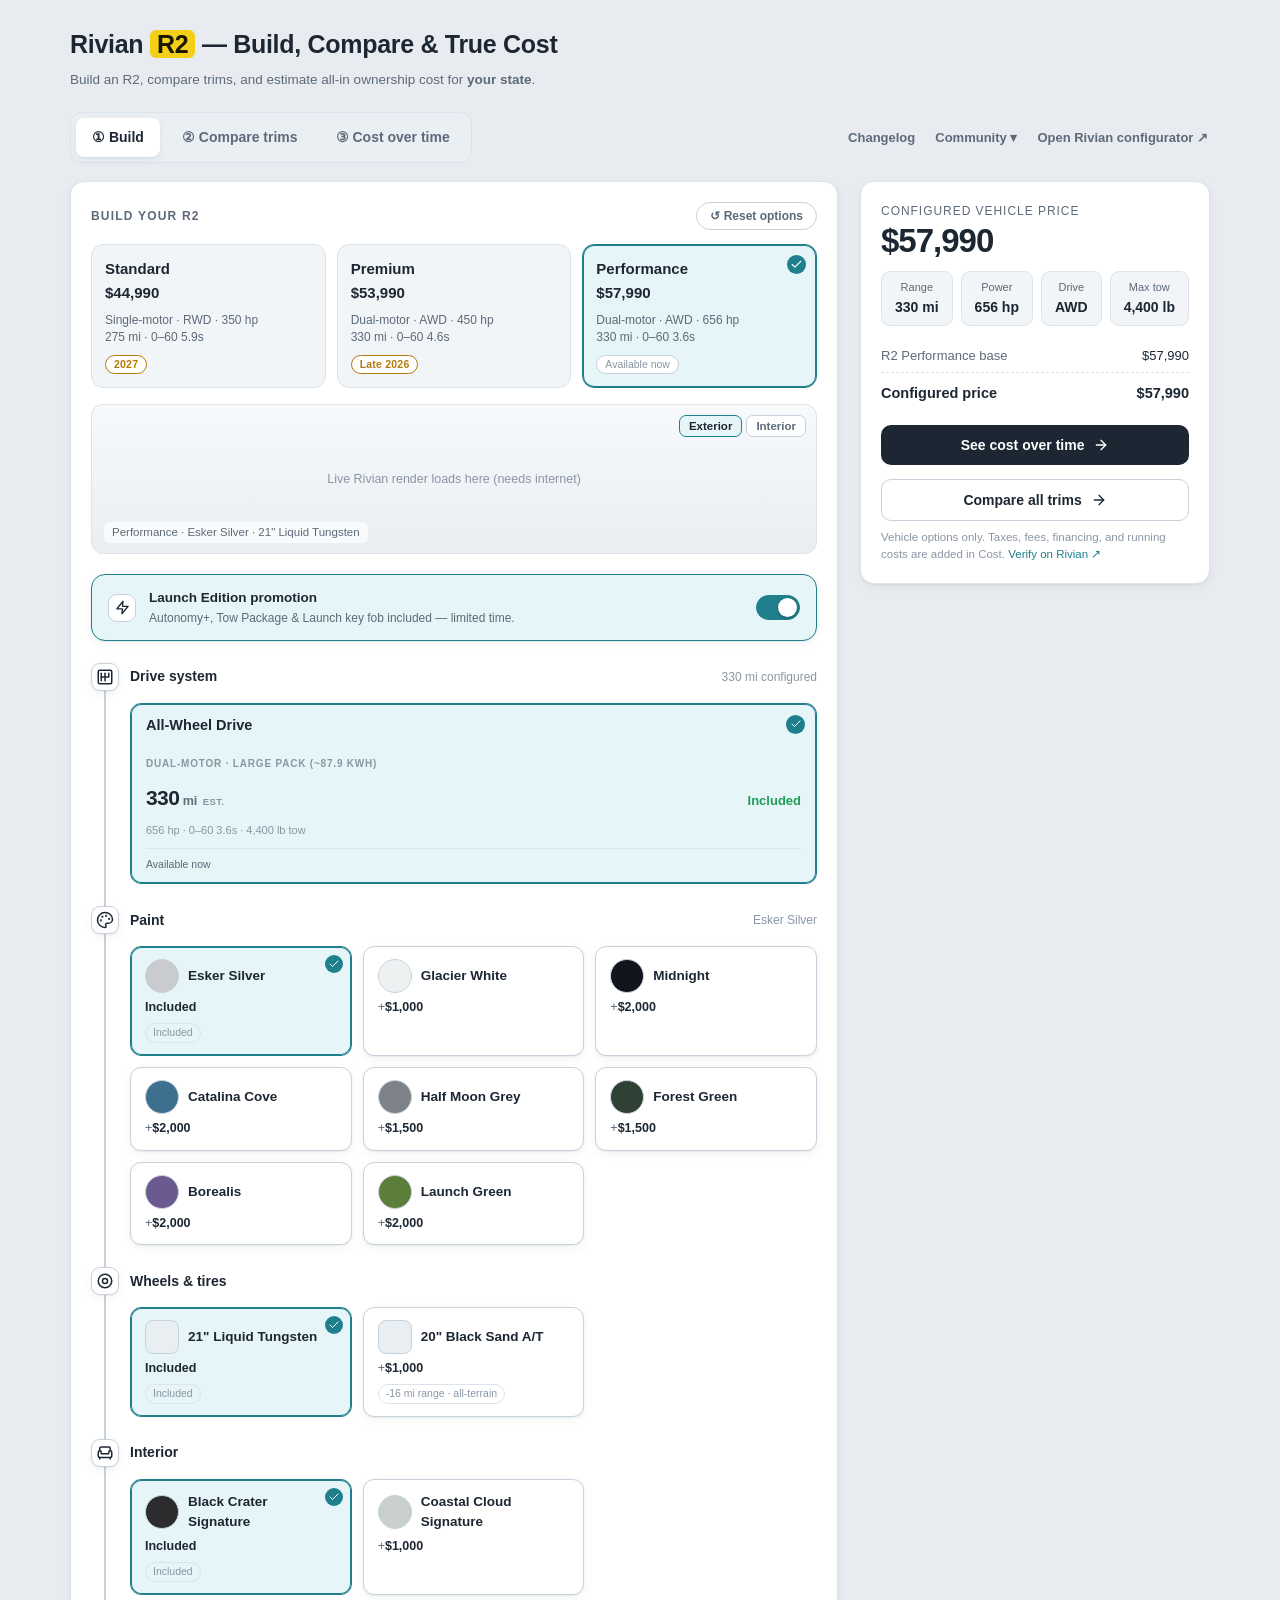
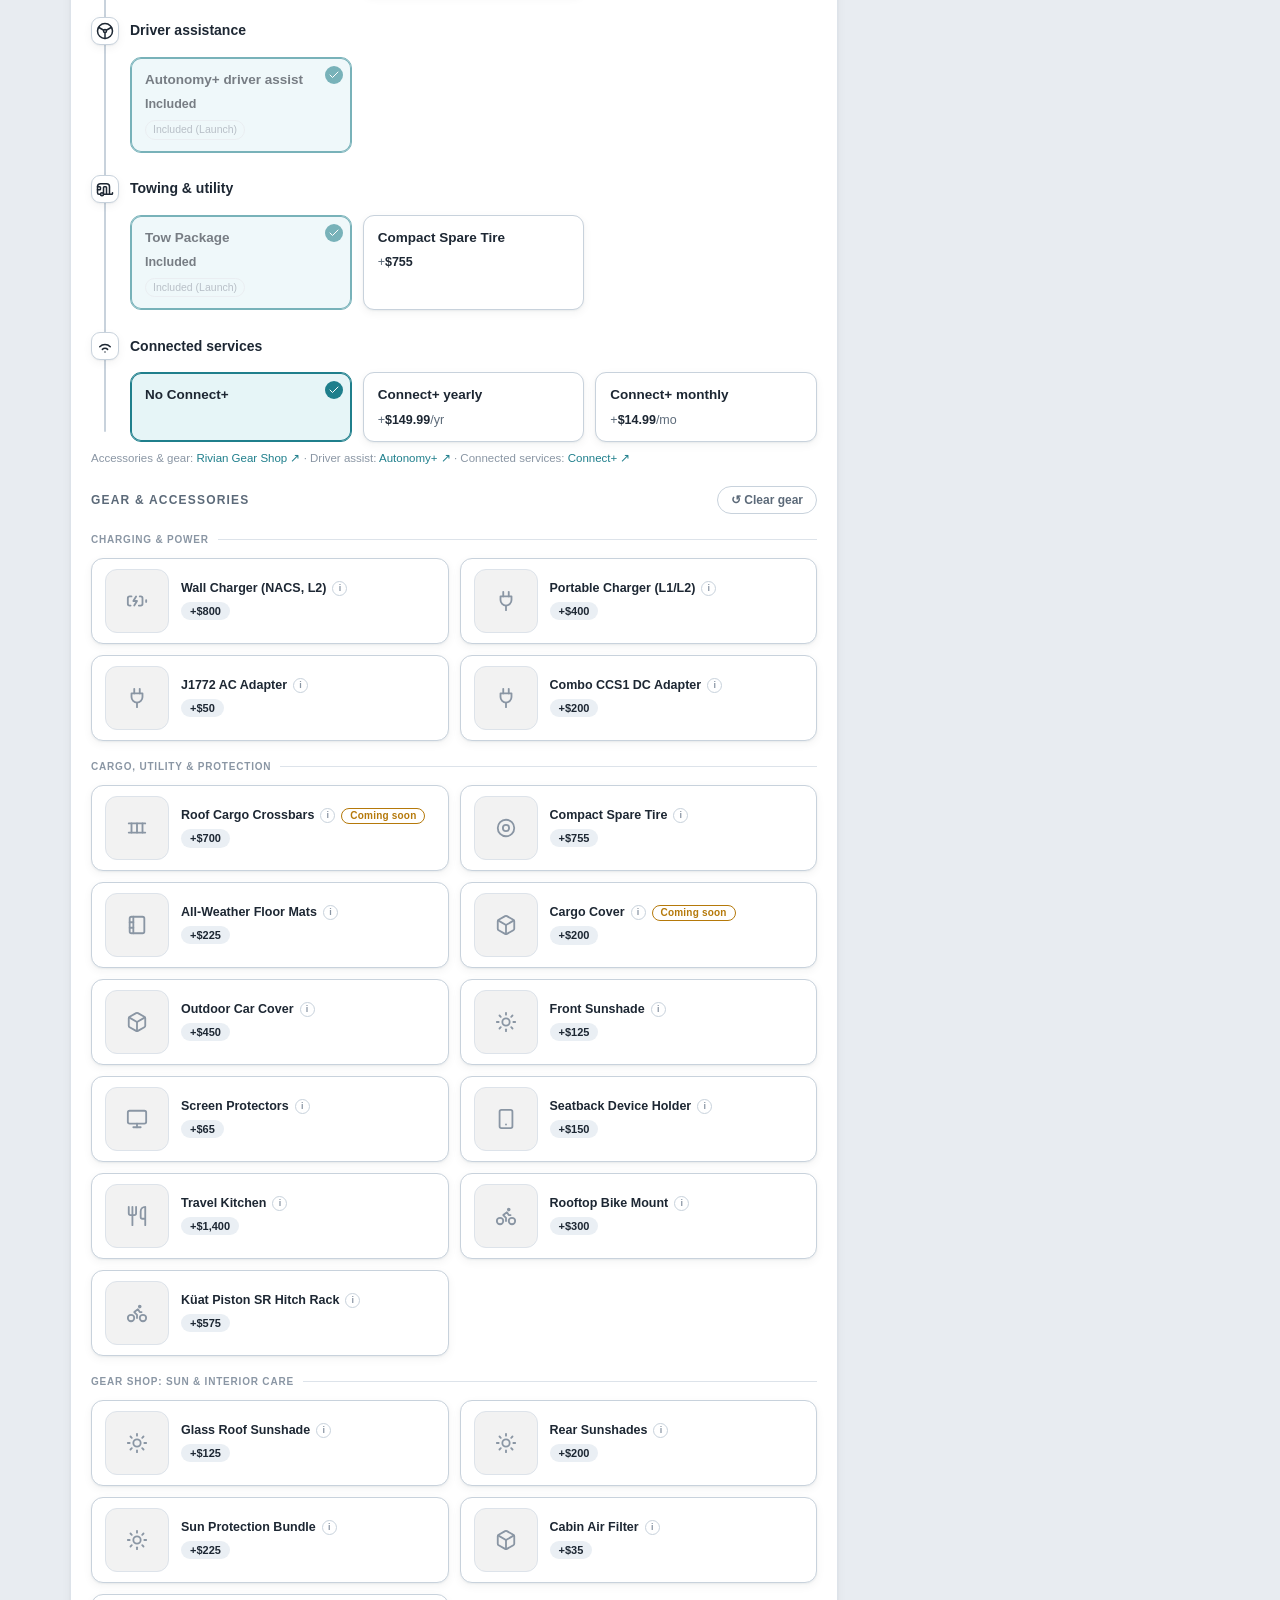
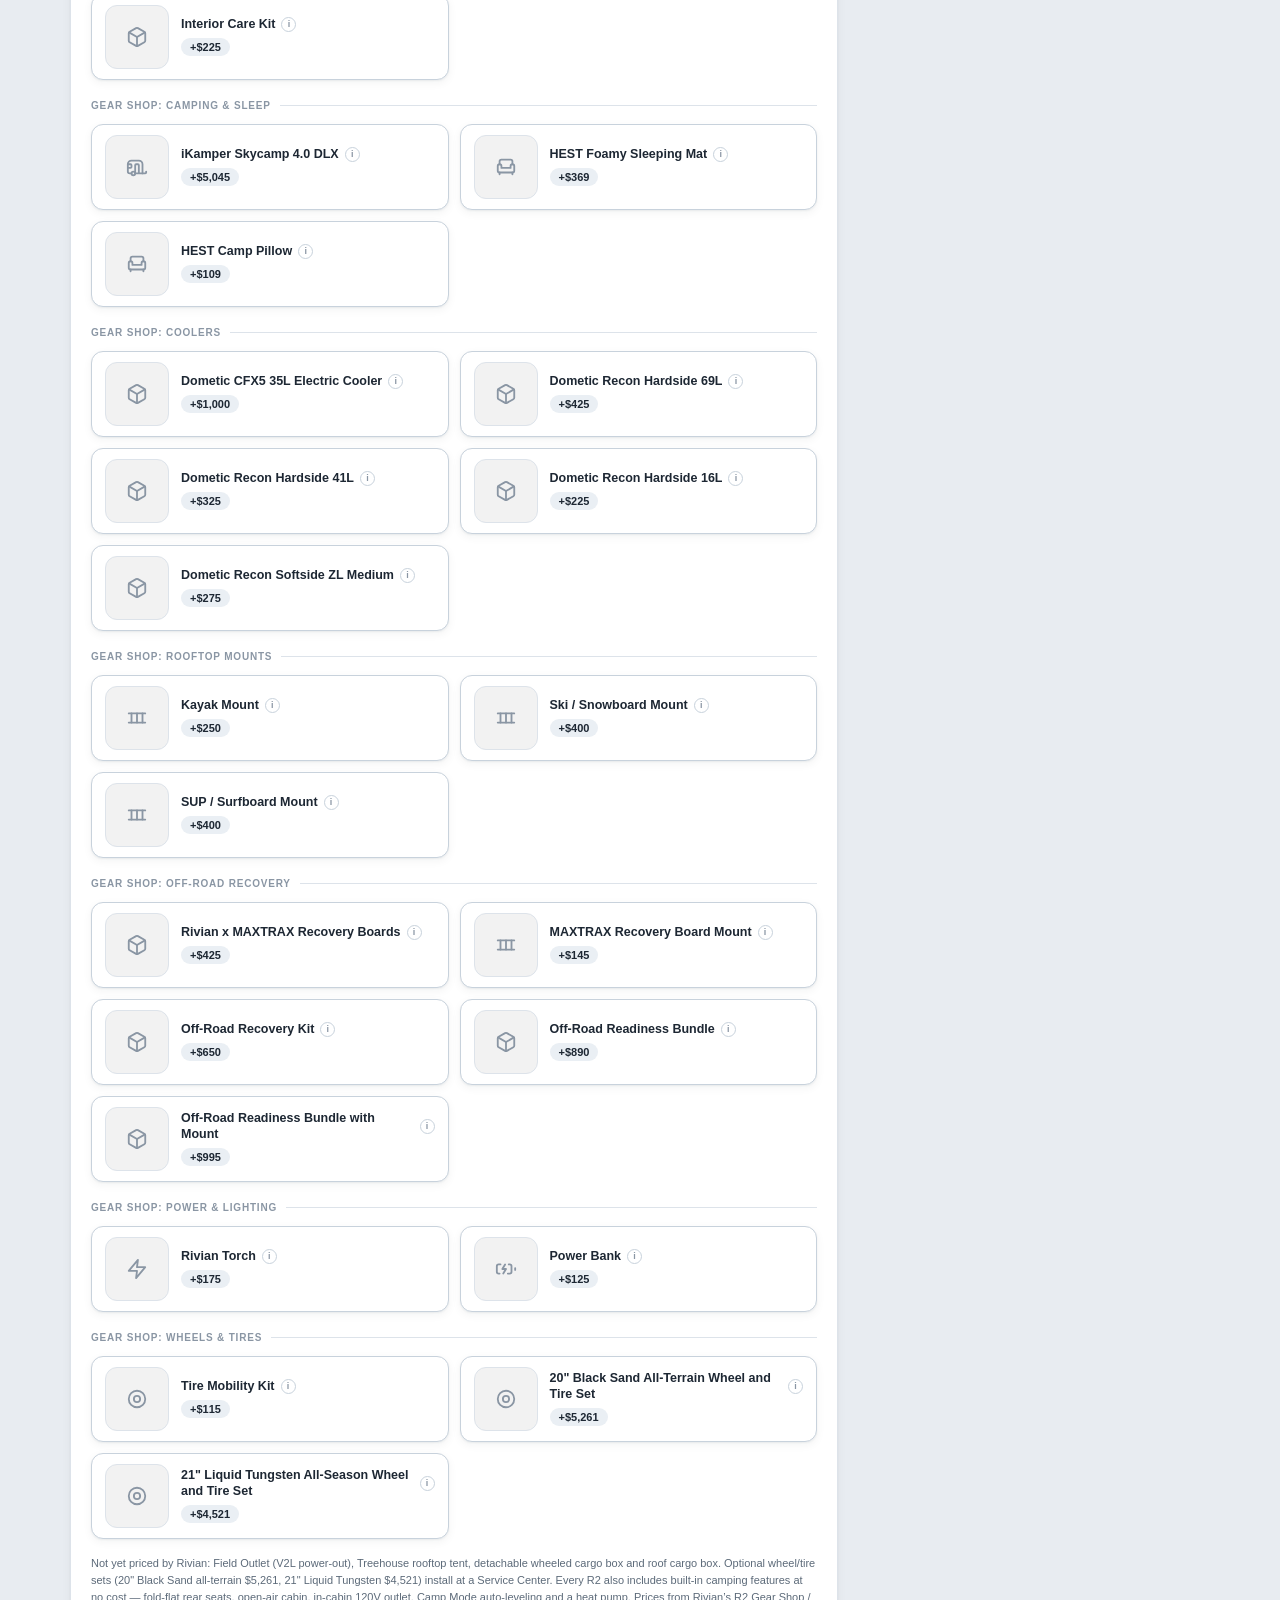
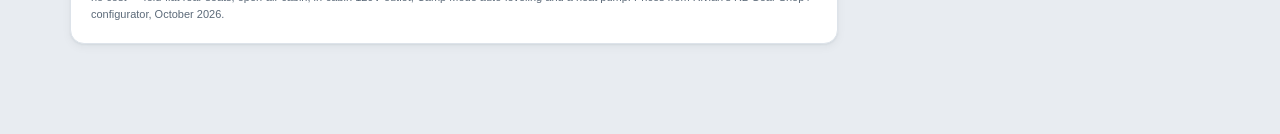
==== commit 44c51f6a: "Merge 14ca3f8a3c63c02fd46e47518d21acd3010a423f into 000048aa936a2f5b711262c5d4649b6645c63d12" ====
--- a/index.html
+++ b/index.html
@@ -383,7 +383,6 @@
 
 <script src="data/vehicle-r2.js"></script>
 <script src="data/vehicle-r1s.js"></script>
-<script src="data/vehicle-r1t.js"></script>
 <script src="data/states.js"></script>
 <script src="data/changelog.js"></script>
 <script src="app.js"></script>
